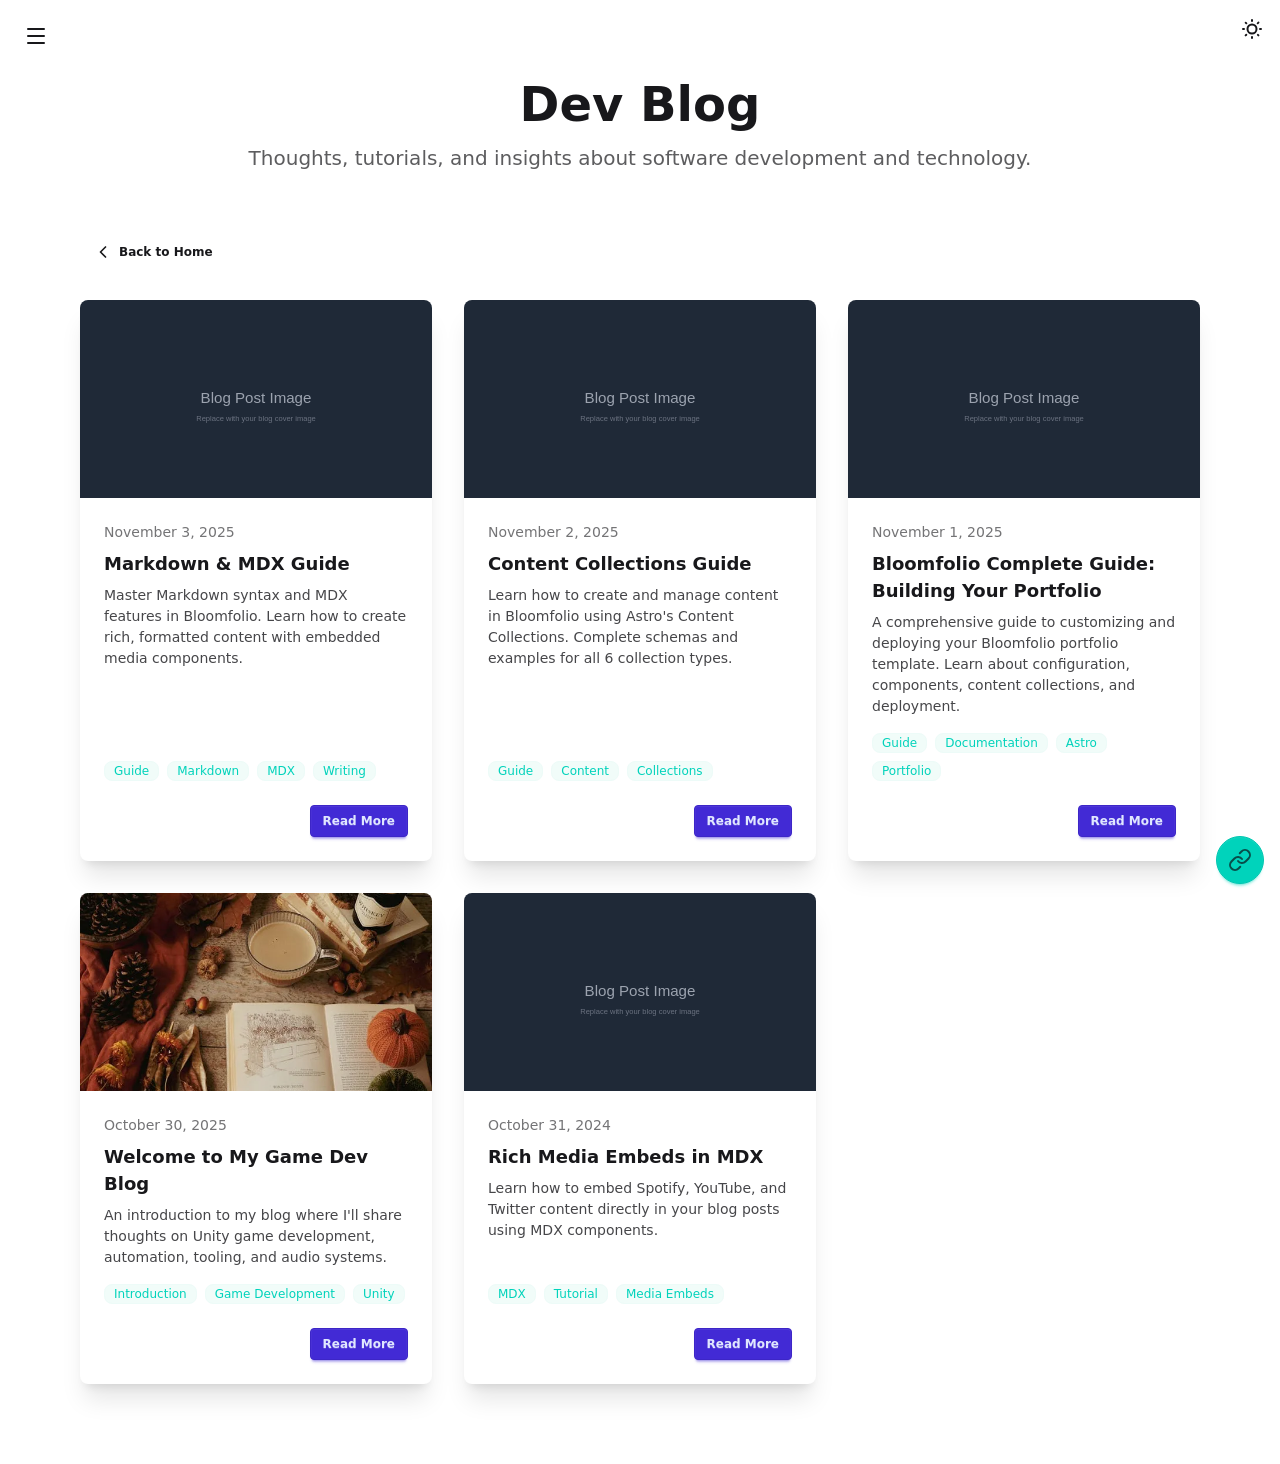
==== blog/index.html @ dfa9b97a "Deploy dev site - 7f7969afe4495d789d346f46d2f98eb4e798f13f ross-kirk/mainpage-bloomfolio@7f7969afe44" ====
<!DOCTYPE html><html lang="en" data-astro-transition-scope="astro-smooz4hq-1"> <head><meta charset="UTF-8"><meta name="viewport" content="width=device-width"><meta name="description" content="Read my latest blog posts and articles about software development"><link rel="icon" type="image/svg+xml" href="/favicon.svg"><meta name="generator" content="Astro v5.16.6"><title>Blog - Dev Portfolio</title><!-- View Transitions --><meta name="astro-view-transitions-enabled" content="true"><meta name="astro-view-transitions-fallback" content="animate"><script type="module" src="/_astro/ClientRouter.astro_astro_type_script_index_0_lang.QW52Ox2j.js"></script><!-- Open Graph / Social Media --><meta property="og:title" content="Blog - Dev Portfolio"><meta property="og:description" content="Read my latest blog posts and articles about software development"><meta property="og:type" content="website"><meta property="og:url" content="http://localhost:4322"><meta property="og:image" content="http://localhost:4322/images/og_home.png"><!-- Twitter --><meta name="twitter:card" content="summary_large_image"><meta name="twitter:title" content="Blog - Dev Portfolio"><meta name="twitter:description" content="Read my latest blog posts and articles about software development"><meta name="twitter:image" content="http://localhost:4322/images/og_home.png"><!-- TikTok Embed Script --><script async src="https://www.tiktok.com/embed.js"></script><link rel="stylesheet" href="/_astro/_slug_.CutTD3kp.css"><style>[data-astro-transition-scope="astro-smooz4hq-1"] { view-transition-name: astro-smooz4hq-1; }@layer astro { ::view-transition-old(astro-smooz4hq-1) { 
	animation-duration: 0.3s;
	animation-timing-function: ease-in-out;
	animation-fill-mode: forwards;
	animation-name: blurFadeOut; }::view-transition-new(astro-smooz4hq-1) { 
	animation-duration: 0.3s;
	animation-timing-function: ease-in-out;
	animation-fill-mode: backwards;
	animation-name: blurFadeIn; }[data-astro-transition=back]::view-transition-old(astro-smooz4hq-1) { 
	animation-duration: 0.3s;
	animation-timing-function: ease-in-out;
	animation-fill-mode: forwards;
	animation-name: blurFadeOut; }[data-astro-transition=back]::view-transition-new(astro-smooz4hq-1) { 
	animation-duration: 0.3s;
	animation-timing-function: ease-in-out;
	animation-fill-mode: backwards;
	animation-name: blurFadeIn; } }[data-astro-transition-fallback="old"] [data-astro-transition-scope="astro-smooz4hq-1"],
			[data-astro-transition-fallback="old"][data-astro-transition-scope="astro-smooz4hq-1"] { 
	animation-duration: 0.3s;
	animation-timing-function: ease-in-out;
	animation-fill-mode: forwards;
	animation-name: blurFadeOut; }[data-astro-transition-fallback="new"] [data-astro-transition-scope="astro-smooz4hq-1"],
			[data-astro-transition-fallback="new"][data-astro-transition-scope="astro-smooz4hq-1"] { 
	animation-duration: 0.3s;
	animation-timing-function: ease-in-out;
	animation-fill-mode: backwards;
	animation-name: blurFadeIn; }[data-astro-transition=back][data-astro-transition-fallback="old"] [data-astro-transition-scope="astro-smooz4hq-1"],
			[data-astro-transition=back][data-astro-transition-fallback="old"][data-astro-transition-scope="astro-smooz4hq-1"] { 
	animation-duration: 0.3s;
	animation-timing-function: ease-in-out;
	animation-fill-mode: forwards;
	animation-name: blurFadeOut; }[data-astro-transition=back][data-astro-transition-fallback="new"] [data-astro-transition-scope="astro-smooz4hq-1"],
			[data-astro-transition=back][data-astro-transition-fallback="new"][data-astro-transition-scope="astro-smooz4hq-1"] { 
	animation-duration: 0.3s;
	animation-timing-function: ease-in-out;
	animation-fill-mode: backwards;
	animation-name: blurFadeIn; }</style></head> <body class="min-h-screen"> <!-- Burger Menu - Fixed Position --> <div class="burger-menu-container fixed top-4 left-4 z-50" data-astro-cid-barybgjo> <button id="burger-menu-btn" class="btn btn-circle btn-ghost" aria-label="Toggle navigation menu" aria-expanded="false" data-astro-cid-barybgjo> <svg xmlns="http://www.w3.org/2000/svg" width="24" height="24" viewBox="0 0 24 24" fill="none" stroke="currentColor" stroke-width="2" stroke-linecap="round" stroke-linejoin="round" id="menu-icon" data-astro-cid-barybgjo="true" class="lucide lucide-menu size-6"> <path d="M4 5h16"></path><path d="M4 12h16"></path><path d="M4 19h16"></path>  </svg> <svg xmlns="http://www.w3.org/2000/svg" width="24" height="24" viewBox="0 0 24 24" fill="none" stroke="currentColor" stroke-width="2" stroke-linecap="round" stroke-linejoin="round" id="close-icon" data-astro-cid-barybgjo="true" class="lucide lucide-x size-6 hidden"> <path d="M18 6 6 18"></path><path d="m6 6 12 12"></path>  </svg> </button> <nav id="burger-menu" class="menu bg-base-100 shadow-2xl rounded-box p-4 min-w-[200px] hidden absolute top-14 left-0" data-astro-cid-barybgjo> <ul class="menu-items" data-astro-cid-barybgjo> <li data-astro-cid-barybgjo> <a href="#hero" class="menu-item btn btn-ghost justify-start" data-section="hero" data-astro-cid-barybgjo> Home </a> </li><li data-astro-cid-barybgjo> <a href="#about" class="menu-item btn btn-ghost justify-start" data-section="about" data-astro-cid-barybgjo> About </a> </li><li data-astro-cid-barybgjo> <a href="#work" class="menu-item btn btn-ghost justify-start" data-section="work" data-astro-cid-barybgjo> Work </a> </li><li data-astro-cid-barybgjo> <a href="#education" class="menu-item btn btn-ghost justify-start" data-section="education" data-astro-cid-barybgjo> Education </a> </li><li data-astro-cid-barybgjo> <a href="#contact" class="menu-item btn btn-ghost justify-start" data-section="contact" data-astro-cid-barybgjo> Contact </a> </li> </ul> </nav> </div> <script type="module">const o=document.getElementById("burger-menu-btn"),s=document.getElementById("burger-menu"),d=document.getElementById("menu-icon"),a=document.getElementById("close-icon"),r=document.querySelectorAll(".menu-item");let t=!1;o?.addEventListener("click",e=>{e.stopPropagation(),m()});s?.addEventListener("mouseleave",()=>{t&&i()});document.addEventListener("click",e=>{t&&!s?.contains(e.target)&&!o?.contains(e.target)&&i()});r.forEach(e=>{e.addEventListener("click",n=>{n.preventDefault();const c=e.getAttribute("data-section");c&&(l(c),i())})});function m(){t=!t,t?f():i()}function f(){s?.classList.remove("hidden"),d?.classList.add("hidden"),a?.classList.remove("hidden"),o?.setAttribute("aria-expanded","true"),t=!0}function i(){s?.classList.add("hidden"),d?.classList.remove("hidden"),a?.classList.add("hidden"),o?.setAttribute("aria-expanded","false"),t=!1}function l(e){if(e==="hero"){window.history.pushState(null,"","#"),window.scrollTo({top:0,behavior:"smooth"});return}const n=document.getElementById(e);if(n){window.history.pushState(null,"",`#${e}`);const u=n.offsetTop-80;window.scrollTo({top:u,behavior:"smooth"})}}if(window.location.hash){const e=window.location.hash.substring(1);setTimeout(()=>{l(e)},100)}</script>  <!-- Theme Controls - Fixed Position --> <div class="fixed top-4 right-4 z-50"> <label class="swap swap-rotate"> <input type="checkbox" class="theme-controller" value="dark"> <!-- sun icon --> <svg class="swap-off fill-current w-6 h-6" xmlns="http://www.w3.org/2000/svg" viewBox="0 0 24 24"> <path d="M5.64,17l-.71.71a1,1,0,0,0,0,1.41,1,1,0,0,0,1.41,0l.71-.71A1,1,0,0,0,5.64,17ZM5,12a1,1,0,0,0-1-1H3a1,1,0,0,0,0,2H4A1,1,0,0,0,5,12Zm7-7a1,1,0,0,0,1-1V3a1,1,0,0,0-2,0V4A1,1,0,0,0,12,5ZM5.64,7.05a1,1,0,0,0,.7.29,1,1,0,0,0,.71-.29,1,1,0,0,0,0-1.41l-.71-.71A1,1,0,0,0,4.93,6.34Zm12,.29a1,1,0,0,0,.7-.29l.71-.71a1,1,0,1,0-1.41-1.41L17,5.64a1,1,0,0,0,0,1.41A1,1,0,0,0,17.66,7.34ZM21,11H20a1,1,0,0,0,0,2h1a1,1,0,0,0,0-2Zm-9,8a1,1,0,0,0-1,1v1a1,1,0,0,0,2,0V20A1,1,0,0,0,12,19ZM18.36,17A1,1,0,0,0,17,18.36l.71.71a1,1,0,0,0,1.41,0,1,1,0,0,0,0-1.41ZM12,6.5A5.5,5.5,0,1,0,17.5,12,5.51,5.51,0,0,0,12,6.5Zm0,9A3.5,3.5,0,1,1,15.5,12,3.5,3.5,0,0,1,12,15.5Z"></path> </svg> <!-- moon icon --> <svg class="swap-on fill-current w-6 h-6" xmlns="http://www.w3.org/2000/svg" viewBox="0 0 24 24"> <path d="M21.64,13a1,1,0,0,0-1.05-.14,8.05,8.05,0,0,1-3.37.73A8.15,8.15,0,0,1,9.08,5.49a8.59,8.59,0,0,1,.25-2A1,1,0,0,0,8,2.36,10.14,10.14,0,1,0,22,14.05,1,1,0,0,0,21.64,13Zm-9.5,6.69A8.14,8.14,0,0,1,7.08,5.22v.27A10.15,10.15,0,0,0,17.22,15.63a9.79,9.79,0,0,0,2.1-.22A8.11,8.11,0,0,1,12.14,19.73Z"></path> </svg> </label> <script>
  // Set theme on page load based on localStorage or system preference
  function setTheme() {
    const theme = localStorage.getItem('theme') ||
                  (window.matchMedia('(prefers-color-scheme: dark)').matches ? 'dark' : 'light');
    document.documentElement.setAttribute('data-theme', theme);
    const toggle = document.querySelector('.theme-controller');
    if (toggle) {
      toggle.checked = theme === 'dark';
    }
  }

  // Update theme when toggle is clicked
  document.addEventListener('change', (e) => {
    const target = e.target;
    if (target.classList.contains('theme-controller')) {
      const theme = target.checked ? 'dark' : 'light';
      document.documentElement.setAttribute('data-theme', theme);
      localStorage.setItem('theme', theme);
    }
  });

  // Run on page load
  setTheme();

  // Run after view transitions
  document.addEventListener('astro:after-swap', setTheme);
</script> </div>  <main class="max-w-6xl mx-auto px-4 py-20"> <!-- Header --> <div class="text-center mb-16"> <h1 class="text-5xl font-bold mb-4">Dev Blog</h1> <p class="text-xl text-base-content/70">
Thoughts, tutorials, and insights about software development and technology.
</p> </div> <!-- Back to Home --> <div class="mb-8"> <a href="/" class="btn btn-ghost btn-sm"> <svg xmlns="http://www.w3.org/2000/svg" width="20" height="20" viewBox="0 0 24 24" fill="none" stroke="currentColor" stroke-width="2" stroke-linecap="round" stroke-linejoin="round"> <path d="m15 18-6-6 6-6"></path> </svg>
Back to Home
</a> </div> <!-- Blog Posts Grid --> <div class="grid grid-cols-1 md:grid-cols-2 lg:grid-cols-3 gap-8"> <article class="card bg-base-100 shadow-xl hover:shadow-2xl transition-shadow"> <figure class="aspect-video"> <img src="/_astro/placeholder-blog.uGWndONp_Z1JJ6SI.svg" alt="Markdown &#38; MDX Guide" loading="lazy" decoding="async" fetchpriority="auto" width="600" height="400" class="w-full h-full object-cover"> </figure> <div class="card-body"> <time class="text-sm text-base-content/60"> November 3, 2025 </time> <h2 class="card-title hover:text-primary transition-colors"> <a href="/blog/guides/markdown-guide">Markdown &amp; MDX Guide</a> </h2> <p class="text-base-content/80">Master Markdown syntax and MDX features in Bloomfolio. Learn how to create rich, formatted content with embedded media components.</p> <div class="flex flex-wrap gap-2 mt-2"> <span class="badge badge-sm badge-soft badge-accent">Guide</span><span class="badge badge-sm badge-soft badge-accent">Markdown</span><span class="badge badge-sm badge-soft badge-accent">MDX</span><span class="badge badge-sm badge-soft badge-accent">Writing</span> </div> <div class="card-actions justify-end mt-4"> <a href="/blog/guides/markdown-guide" class="btn btn-primary btn-sm">
Read More
</a> </div> </div> </article><article class="card bg-base-100 shadow-xl hover:shadow-2xl transition-shadow"> <figure class="aspect-video"> <img src="/_astro/placeholder-blog.uGWndONp_Z1JJ6SI.svg" alt="Content Collections Guide" loading="lazy" decoding="async" fetchpriority="auto" width="600" height="400" class="w-full h-full object-cover"> </figure> <div class="card-body"> <time class="text-sm text-base-content/60"> November 2, 2025 </time> <h2 class="card-title hover:text-primary transition-colors"> <a href="/blog/guides/content-collections-guide">Content Collections Guide</a> </h2> <p class="text-base-content/80">Learn how to create and manage content in Bloomfolio using Astro&#39;s Content Collections. Complete schemas and examples for all 6 collection types.</p> <div class="flex flex-wrap gap-2 mt-2"> <span class="badge badge-sm badge-soft badge-accent">Guide</span><span class="badge badge-sm badge-soft badge-accent">Content</span><span class="badge badge-sm badge-soft badge-accent">Collections</span> </div> <div class="card-actions justify-end mt-4"> <a href="/blog/guides/content-collections-guide" class="btn btn-primary btn-sm">
Read More
</a> </div> </div> </article><article class="card bg-base-100 shadow-xl hover:shadow-2xl transition-shadow"> <figure class="aspect-video"> <img src="/_astro/placeholder-blog.uGWndONp_Z1JJ6SI.svg" alt="Bloomfolio Complete Guide: Building Your Portfolio" loading="lazy" decoding="async" fetchpriority="auto" width="600" height="400" class="w-full h-full object-cover"> </figure> <div class="card-body"> <time class="text-sm text-base-content/60"> November 1, 2025 </time> <h2 class="card-title hover:text-primary transition-colors"> <a href="/blog/guides/bloomfolio-complete-guide">Bloomfolio Complete Guide: Building Your Portfolio</a> </h2> <p class="text-base-content/80">A comprehensive guide to customizing and deploying your Bloomfolio portfolio template. Learn about configuration, components, content collections, and deployment.</p> <div class="flex flex-wrap gap-2 mt-2"> <span class="badge badge-sm badge-soft badge-accent">Guide</span><span class="badge badge-sm badge-soft badge-accent">Documentation</span><span class="badge badge-sm badge-soft badge-accent">Astro</span><span class="badge badge-sm badge-soft badge-accent">Portfolio</span> </div> <div class="card-actions justify-end mt-4"> <a href="/blog/guides/bloomfolio-complete-guide" class="btn btn-primary btn-sm">
Read More
</a> </div> </div> </article><article class="card bg-base-100 shadow-xl hover:shadow-2xl transition-shadow"> <figure class="aspect-video"> <img src="/_astro/blog_post.BPIRZdsn_ZJby6Y.webp" alt="Welcome to My Game Dev Blog" loading="lazy" decoding="async" fetchpriority="auto" width="600" height="400" class="w-full h-full object-cover"> </figure> <div class="card-body"> <time class="text-sm text-base-content/60"> October 30, 2025 </time> <h2 class="card-title hover:text-primary transition-colors"> <a href="/blog/welcome-post">Welcome to My Game Dev Blog</a> </h2> <p class="text-base-content/80">An introduction to my blog where I&#39;ll share thoughts on Unity game development, automation, tooling, and audio systems.</p> <div class="flex flex-wrap gap-2 mt-2"> <span class="badge badge-sm badge-soft badge-accent">Introduction</span><span class="badge badge-sm badge-soft badge-accent">Game Development</span><span class="badge badge-sm badge-soft badge-accent">Unity</span> </div> <div class="card-actions justify-end mt-4"> <a href="/blog/welcome-post" class="btn btn-primary btn-sm">
Read More
</a> </div> </div> </article><article class="card bg-base-100 shadow-xl hover:shadow-2xl transition-shadow"> <figure class="aspect-video"> <img src="/_astro/placeholder-blog.uGWndONp_Z1JJ6SI.svg" alt="Rich Media Embeds in MDX" loading="lazy" decoding="async" fetchpriority="auto" width="600" height="400" class="w-full h-full object-cover"> </figure> <div class="card-body"> <time class="text-sm text-base-content/60"> October 31, 2024 </time> <h2 class="card-title hover:text-primary transition-colors"> <a href="/blog/embed-examples">Rich Media Embeds in MDX</a> </h2> <p class="text-base-content/80">Learn how to embed Spotify, YouTube, and Twitter content directly in your blog posts using MDX components.</p> <div class="flex flex-wrap gap-2 mt-2"> <span class="badge badge-sm badge-soft badge-accent">MDX</span><span class="badge badge-sm badge-soft badge-accent">Tutorial</span><span class="badge badge-sm badge-soft badge-accent">Media Embeds</span> </div> <div class="card-actions justify-end mt-4"> <a href="/blog/embed-examples" class="btn btn-primary btn-sm">
Read More
</a> </div> </div> </article> </div> </main>  <div class="fab fab-flower"> <!-- a focusable div with tabindex is necessary to work on all browsers. role="button" is necessary for accessibility --> <div class="tooltip tooltip-top" data-tip="More links"> <div tabindex="0" role="button" class="btn btn-lg btn-accent btn-circle"> <svg xmlns="http://www.w3.org/2000/svg" width="24" height="24" viewBox="0 0 24 24" fill="none" stroke="currentColor" stroke-width="2" stroke-linecap="round" stroke-linejoin="round" class="lucide lucide-link size-6"> <path d="M10 13a5 5 0 0 0 7.54.54l3-3a5 5 0 0 0-7.07-7.07l-1.72 1.71"></path><path d="M14 11a5 5 0 0 0-7.54-.54l-3 3a5 5 0 0 0 7.07 7.07l1.71-1.71"></path>  </svg> </div> </div> <!-- Main Action button replaces the original button when FAB is open --> <div class="fab-close">
Close <span class="btn btn-circle btn-lg btn-error">✕</span> </div> <!-- buttons that show up when FAB is open --> <div class="tooltip tooltip-left" data-tip="GitHub Profile"> <a href="https://github.com/rosskirk" class="btn btn-lg btn-circle"> <svg xmlns="http://www.w3.org/2000/svg" width="24" height="24" viewBox="0 0 24 24" fill="none" stroke="currentColor" stroke-width="2" stroke-linecap="round" stroke-linejoin="round" class="lucide lucide-github size-5"> <path d="M15 22v-4a4.8 4.8 0 0 0-1-3.5c3 0 6-2 6-5.5.08-1.25-.27-2.48-1-3.5.28-1.15.28-2.35 0-3.5 0 0-1 0-3 1.5-2.64-.5-5.36-.5-8 0C6 2 5 2 5 2c-.3 1.15-.3 2.35 0 3.5A5.403 5.403 0 0 0 4 9c0 3.5 3 5.5 6 5.5-.39.49-.68 1.05-.85 1.65-.17.6-.22 1.23-.15 1.85v4"></path><path d="M9 18c-4.51 2-5-2-7-2"></path>  </svg> </a> </div><div class="tooltip tooltip-left" data-tip="Dev Blog"> <a href="/blog" class="btn btn-lg btn-circle"> <svg xmlns="http://www.w3.org/2000/svg" width="24" height="24" viewBox="0 0 24 24" fill="none" stroke="currentColor" stroke-width="2" stroke-linecap="round" stroke-linejoin="round" class="lucide lucide-file-code size-5"> <path d="M6 22a2 2 0 0 1-2-2V4a2 2 0 0 1 2-2h8a2.4 2.4 0 0 1 1.704.706l3.588 3.588A2.4 2.4 0 0 1 20 8v12a2 2 0 0 1-2 2z"></path><path d="M14 2v5a1 1 0 0 0 1 1h5"></path><path d="M10 12.5 8 15l2 2.5"></path><path d="m14 12.5 2 2.5-2 2.5"></path>  </svg> </a> </div><div class="tooltip tooltip-left" data-tip="Projects"> <a href="/projects" class="btn btn-lg btn-circle"> <svg xmlns="http://www.w3.org/2000/svg" width="24" height="24" viewBox="0 0 24 24" fill="none" stroke="currentColor" stroke-width="2" stroke-linecap="round" stroke-linejoin="round" class="lucide lucide-code-xml size-5"> <path d="m18 16 4-4-4-4"></path><path d="m6 8-4 4 4 4"></path><path d="m14.5 4-5 16"></path>  </svg> </a> </div> </div> <!-- Smooth Scroll -->  </body> </html>
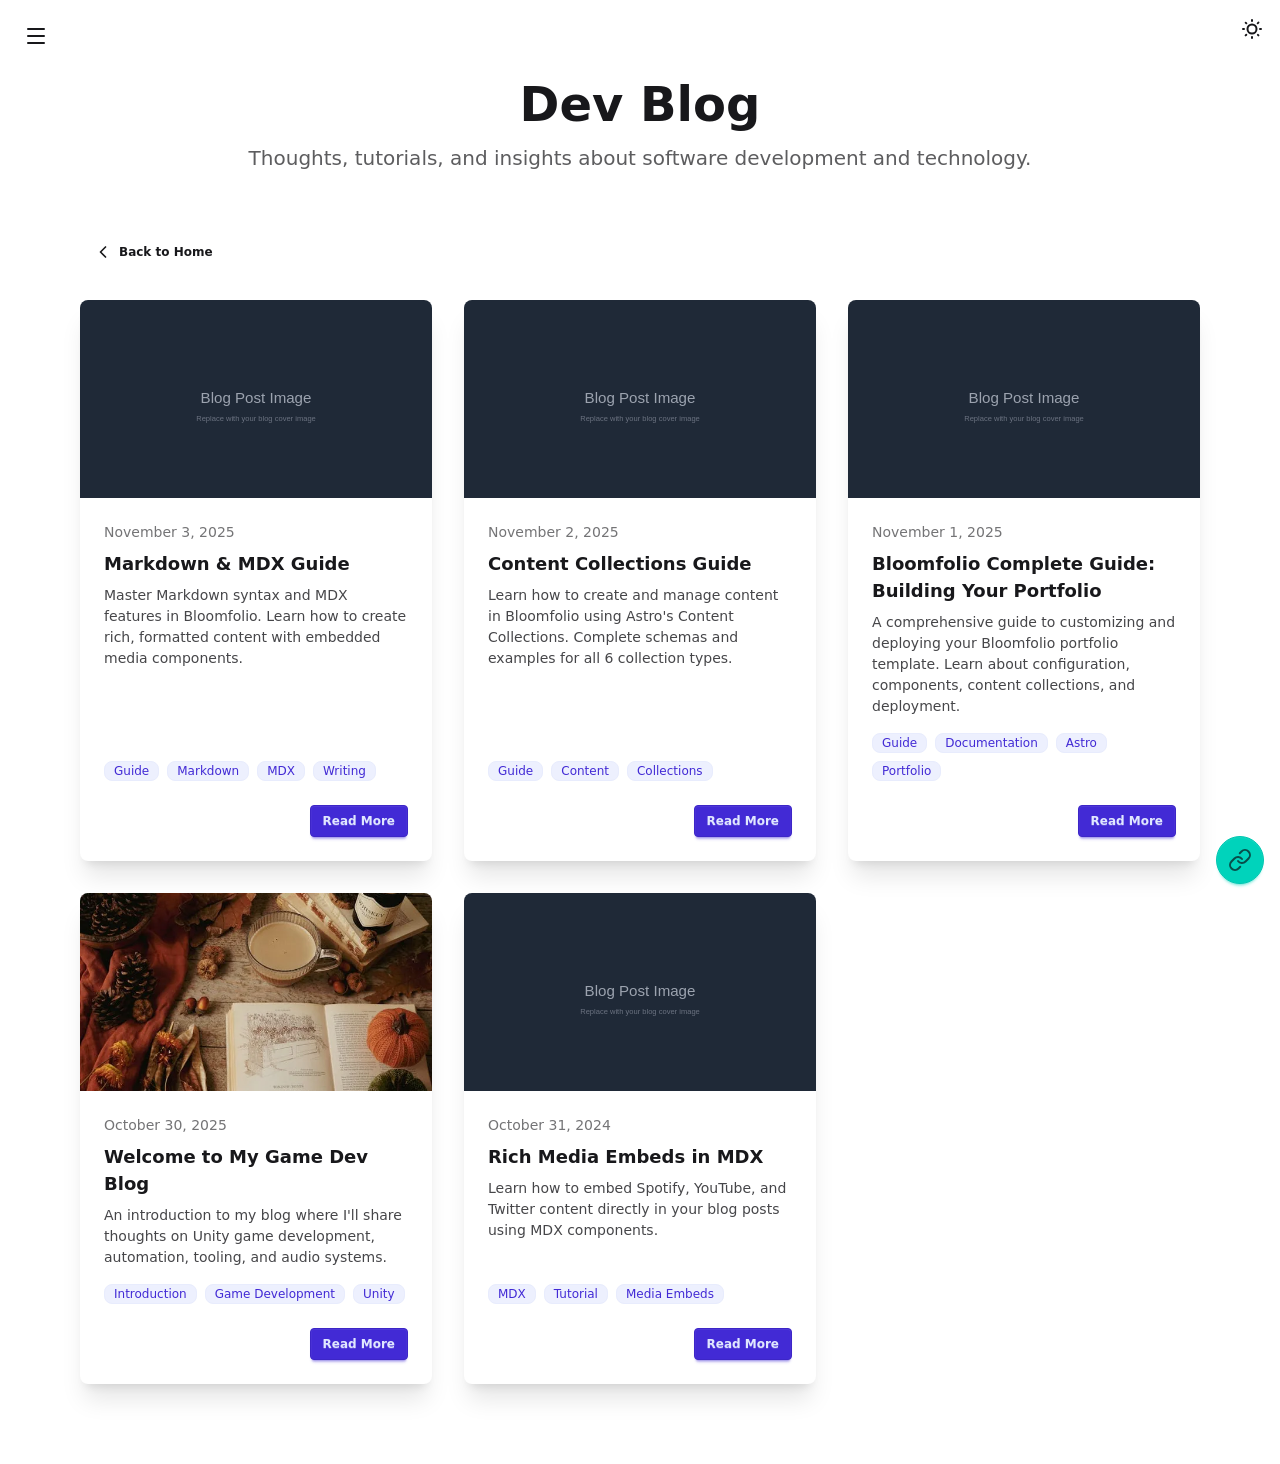
==== commit b9c688a1: "Deploy dev site - 9306e1dc2e13ad473c77809b436698015a9701fd ross-kirk/mainpage-bloomfolio@9306e1dc2e1" ====
--- a/blog/index.html
+++ b/blog/index.html
@@ -1,4 +1,4 @@
-<!DOCTYPE html><html lang="en" data-astro-transition-scope="astro-smooz4hq-1"> <head><meta charset="UTF-8"><meta name="viewport" content="width=device-width"><meta name="description" content="Read my latest blog posts and articles about software development"><link rel="icon" type="image/svg+xml" href="/favicon.svg"><meta name="generator" content="Astro v5.16.6"><title>Blog - Dev Portfolio</title><!-- View Transitions --><meta name="astro-view-transitions-enabled" content="true"><meta name="astro-view-transitions-fallback" content="animate"><script type="module" src="/_astro/ClientRouter.astro_astro_type_script_index_0_lang.QW52Ox2j.js"></script><!-- Open Graph / Social Media --><meta property="og:title" content="Blog - Dev Portfolio"><meta property="og:description" content="Read my latest blog posts and articles about software development"><meta property="og:type" content="website"><meta property="og:url" content="http://localhost:4322"><meta property="og:image" content="http://localhost:4322/images/og_home.png"><!-- Twitter --><meta name="twitter:card" content="summary_large_image"><meta name="twitter:title" content="Blog - Dev Portfolio"><meta name="twitter:description" content="Read my latest blog posts and articles about software development"><meta name="twitter:image" content="http://localhost:4322/images/og_home.png"><!-- TikTok Embed Script --><script async src="https://www.tiktok.com/embed.js"></script><link rel="stylesheet" href="/_astro/_slug_.CutTD3kp.css"><style>[data-astro-transition-scope="astro-smooz4hq-1"] { view-transition-name: astro-smooz4hq-1; }@layer astro { ::view-transition-old(astro-smooz4hq-1) { 
+<!DOCTYPE html><html lang="en" data-astro-transition-scope="astro-smooz4hq-1"> <head><meta charset="UTF-8"><meta name="viewport" content="width=device-width"><meta name="description" content="Read my latest blog posts and articles about software development"><link rel="icon" type="image/svg+xml" href="/favicon.svg"><meta name="generator" content="Astro v5.18.1"><title>Blog - Dev Portfolio</title><!-- View Transitions --><meta name="astro-view-transitions-enabled" content="true"><meta name="astro-view-transitions-fallback" content="animate"><script type="module" src="/_astro/ClientRouter.astro_astro_type_script_index_0_lang.CDGfc0hd.js"></script><!-- Open Graph / Social Media --><meta property="og:title" content="Blog - Dev Portfolio"><meta property="og:description" content="Read my latest blog posts and articles about software development"><meta property="og:type" content="website"><meta property="og:url" content="http://localhost:4322"><meta property="og:image" content="http://localhost:4322/images/og_home.png"><!-- Twitter --><meta name="twitter:card" content="summary_large_image"><meta name="twitter:title" content="Blog - Dev Portfolio"><meta name="twitter:description" content="Read my latest blog posts and articles about software development"><meta name="twitter:image" content="http://localhost:4322/images/og_home.png"><!-- TikTok Embed Script --><script async src="https://www.tiktok.com/embed.js"></script><link rel="stylesheet" href="/_astro/_slug_.Dz73zl2f.css"><style>[data-astro-transition-scope="astro-smooz4hq-1"] { view-transition-name: astro-smooz4hq-1; }@layer astro { ::view-transition-old(astro-smooz4hq-1) { 
 	animation-duration: 0.3s;
 	animation-timing-function: ease-in-out;
 	animation-fill-mode: forwards;
@@ -34,7 +34,7 @@
 	animation-duration: 0.3s;
 	animation-timing-function: ease-in-out;
 	animation-fill-mode: backwards;
-	animation-name: blurFadeIn; }</style></head> <body class="min-h-screen"> <!-- Burger Menu - Fixed Position --> <div class="burger-menu-container fixed top-4 left-4 z-50" data-astro-cid-barybgjo> <button id="burger-menu-btn" class="btn btn-circle btn-ghost" aria-label="Toggle navigation menu" aria-expanded="false" data-astro-cid-barybgjo> <svg xmlns="http://www.w3.org/2000/svg" width="24" height="24" viewBox="0 0 24 24" fill="none" stroke="currentColor" stroke-width="2" stroke-linecap="round" stroke-linejoin="round" id="menu-icon" data-astro-cid-barybgjo="true" class="lucide lucide-menu size-6"> <path d="M4 5h16"></path><path d="M4 12h16"></path><path d="M4 19h16"></path>  </svg> <svg xmlns="http://www.w3.org/2000/svg" width="24" height="24" viewBox="0 0 24 24" fill="none" stroke="currentColor" stroke-width="2" stroke-linecap="round" stroke-linejoin="round" id="close-icon" data-astro-cid-barybgjo="true" class="lucide lucide-x size-6 hidden"> <path d="M18 6 6 18"></path><path d="m6 6 12 12"></path>  </svg> </button> <nav id="burger-menu" class="menu bg-base-100 shadow-2xl rounded-box p-4 min-w-[200px] hidden absolute top-14 left-0" data-astro-cid-barybgjo> <ul class="menu-items" data-astro-cid-barybgjo> <li data-astro-cid-barybgjo> <a href="#hero" class="menu-item btn btn-ghost justify-start" data-section="hero" data-astro-cid-barybgjo> Home </a> </li><li data-astro-cid-barybgjo> <a href="#about" class="menu-item btn btn-ghost justify-start" data-section="about" data-astro-cid-barybgjo> About </a> </li><li data-astro-cid-barybgjo> <a href="#work" class="menu-item btn btn-ghost justify-start" data-section="work" data-astro-cid-barybgjo> Work </a> </li><li data-astro-cid-barybgjo> <a href="#education" class="menu-item btn btn-ghost justify-start" data-section="education" data-astro-cid-barybgjo> Education </a> </li><li data-astro-cid-barybgjo> <a href="#contact" class="menu-item btn btn-ghost justify-start" data-section="contact" data-astro-cid-barybgjo> Contact </a> </li> </ul> </nav> </div> <script type="module">const o=document.getElementById("burger-menu-btn"),s=document.getElementById("burger-menu"),d=document.getElementById("menu-icon"),a=document.getElementById("close-icon"),r=document.querySelectorAll(".menu-item");let t=!1;o?.addEventListener("click",e=>{e.stopPropagation(),m()});s?.addEventListener("mouseleave",()=>{t&&i()});document.addEventListener("click",e=>{t&&!s?.contains(e.target)&&!o?.contains(e.target)&&i()});r.forEach(e=>{e.addEventListener("click",n=>{n.preventDefault();const c=e.getAttribute("data-section");c&&(l(c),i())})});function m(){t=!t,t?f():i()}function f(){s?.classList.remove("hidden"),d?.classList.add("hidden"),a?.classList.remove("hidden"),o?.setAttribute("aria-expanded","true"),t=!0}function i(){s?.classList.add("hidden"),d?.classList.remove("hidden"),a?.classList.add("hidden"),o?.setAttribute("aria-expanded","false"),t=!1}function l(e){if(e==="hero"){window.history.pushState(null,"","#"),window.scrollTo({top:0,behavior:"smooth"});return}const n=document.getElementById(e);if(n){window.history.pushState(null,"",`#${e}`);const u=n.offsetTop-80;window.scrollTo({top:u,behavior:"smooth"})}}if(window.location.hash){const e=window.location.hash.substring(1);setTimeout(()=>{l(e)},100)}</script>  <!-- Theme Controls - Fixed Position --> <div class="fixed top-4 right-4 z-50"> <label class="swap swap-rotate"> <input type="checkbox" class="theme-controller" value="dark"> <!-- sun icon --> <svg class="swap-off fill-current w-6 h-6" xmlns="http://www.w3.org/2000/svg" viewBox="0 0 24 24"> <path d="M5.64,17l-.71.71a1,1,0,0,0,0,1.41,1,1,0,0,0,1.41,0l.71-.71A1,1,0,0,0,5.64,17ZM5,12a1,1,0,0,0-1-1H3a1,1,0,0,0,0,2H4A1,1,0,0,0,5,12Zm7-7a1,1,0,0,0,1-1V3a1,1,0,0,0-2,0V4A1,1,0,0,0,12,5ZM5.64,7.05a1,1,0,0,0,.7.29,1,1,0,0,0,.71-.29,1,1,0,0,0,0-1.41l-.71-.71A1,1,0,0,0,4.93,6.34Zm12,.29a1,1,0,0,0,.7-.29l.71-.71a1,1,0,1,0-1.41-1.41L17,5.64a1,1,0,0,0,0,1.41A1,1,0,0,0,17.66,7.34ZM21,11H20a1,1,0,0,0,0,2h1a1,1,0,0,0,0-2Zm-9,8a1,1,0,0,0-1,1v1a1,1,0,0,0,2,0V20A1,1,0,0,0,12,19ZM18.36,17A1,1,0,0,0,17,18.36l.71.71a1,1,0,0,0,1.41,0,1,1,0,0,0,0-1.41ZM12,6.5A5.5,5.5,0,1,0,17.5,12,5.51,5.51,0,0,0,12,6.5Zm0,9A3.5,3.5,0,1,1,15.5,12,3.5,3.5,0,0,1,12,15.5Z"></path> </svg> <!-- moon icon --> <svg class="swap-on fill-current w-6 h-6" xmlns="http://www.w3.org/2000/svg" viewBox="0 0 24 24"> <path d="M21.64,13a1,1,0,0,0-1.05-.14,8.05,8.05,0,0,1-3.37.73A8.15,8.15,0,0,1,9.08,5.49a8.59,8.59,0,0,1,.25-2A1,1,0,0,0,8,2.36,10.14,10.14,0,1,0,22,14.05,1,1,0,0,0,21.64,13Zm-9.5,6.69A8.14,8.14,0,0,1,7.08,5.22v.27A10.15,10.15,0,0,0,17.22,15.63a9.79,9.79,0,0,0,2.1-.22A8.11,8.11,0,0,1,12.14,19.73Z"></path> </svg> </label> <script>
+	animation-name: blurFadeIn; }</style></head> <body class="min-h-screen"> <!-- Burger Menu - Fixed Position --> <div class="burger-menu-container fixed top-4 left-4 z-50" data-astro-cid-barybgjo> <button id="burger-menu-btn" class="btn btn-circle btn-ghost" aria-label="Toggle navigation menu" aria-expanded="false" data-astro-cid-barybgjo> <svg xmlns="http://www.w3.org/2000/svg" width="24" height="24" viewBox="0 0 24 24" fill="none" stroke="currentColor" stroke-width="2" stroke-linecap="round" stroke-linejoin="round" id="menu-icon" data-astro-cid-barybgjo="true" class="lucide lucide-menu size-6"> <path d="M4 5h16"></path><path d="M4 12h16"></path><path d="M4 19h16"></path>  </svg> <svg xmlns="http://www.w3.org/2000/svg" width="24" height="24" viewBox="0 0 24 24" fill="none" stroke="currentColor" stroke-width="2" stroke-linecap="round" stroke-linejoin="round" id="close-icon" data-astro-cid-barybgjo="true" class="lucide lucide-x size-6 hidden"> <path d="M18 6 6 18"></path><path d="m6 6 12 12"></path>  </svg> </button> <nav id="burger-menu" class="menu bg-base-100 shadow-2xl rounded-box p-4 min-w-[200px] hidden absolute top-14 left-0" data-astro-cid-barybgjo> <ul class="menu-items" data-astro-cid-barybgjo> <li data-astro-cid-barybgjo> <a href="#hero" class="menu-item btn btn-ghost justify-start" data-section="hero" data-astro-cid-barybgjo> Home </a> </li><li data-astro-cid-barybgjo> <a href="#about" class="menu-item btn btn-ghost justify-start" data-section="about" data-astro-cid-barybgjo> About </a> </li><li data-astro-cid-barybgjo> <a href="#cv" class="menu-item btn btn-ghost justify-start" data-section="cv" data-astro-cid-barybgjo> CV </a> </li><li data-astro-cid-barybgjo> <a href="#work" class="menu-item btn btn-ghost justify-start" data-section="work" data-astro-cid-barybgjo> Work </a> </li><li data-astro-cid-barybgjo> <a href="#education" class="menu-item btn btn-ghost justify-start" data-section="education" data-astro-cid-barybgjo> Education </a> </li><li data-astro-cid-barybgjo> <a href="#contact" class="menu-item btn btn-ghost justify-start" data-section="contact" data-astro-cid-barybgjo> Contact </a> </li> </ul> </nav> </div> <script type="module">const o=document.getElementById("burger-menu-btn"),s=document.getElementById("burger-menu"),d=document.getElementById("menu-icon"),a=document.getElementById("close-icon"),r=document.querySelectorAll(".menu-item");let t=!1;o?.addEventListener("click",e=>{e.stopPropagation(),m()});s?.addEventListener("mouseleave",()=>{t&&i()});document.addEventListener("click",e=>{t&&!s?.contains(e.target)&&!o?.contains(e.target)&&i()});r.forEach(e=>{e.addEventListener("click",n=>{n.preventDefault();const c=e.getAttribute("data-section");c&&(l(c),i())})});function m(){t=!t,t?f():i()}function f(){s?.classList.remove("hidden"),d?.classList.add("hidden"),a?.classList.remove("hidden"),o?.setAttribute("aria-expanded","true"),t=!0}function i(){s?.classList.add("hidden"),d?.classList.remove("hidden"),a?.classList.add("hidden"),o?.setAttribute("aria-expanded","false"),t=!1}function l(e){if(e==="hero"){window.history.pushState(null,"","#"),window.scrollTo({top:0,behavior:"smooth"});return}const n=document.getElementById(e);if(n){window.history.pushState(null,"",`#${e}`);const u=n.offsetTop-80;window.scrollTo({top:u,behavior:"smooth"})}}if(window.location.hash){const e=window.location.hash.substring(1);setTimeout(()=>{l(e)},100)}</script>  <!-- Theme Controls - Fixed Position --> <div class="fixed top-4 right-4 z-50"> <label class="swap swap-rotate"> <input type="checkbox" class="theme-controller" value="dark"> <!-- sun icon --> <svg class="swap-off fill-current w-6 h-6" xmlns="http://www.w3.org/2000/svg" viewBox="0 0 24 24"> <path d="M5.64,17l-.71.71a1,1,0,0,0,0,1.41,1,1,0,0,0,1.41,0l.71-.71A1,1,0,0,0,5.64,17ZM5,12a1,1,0,0,0-1-1H3a1,1,0,0,0,0,2H4A1,1,0,0,0,5,12Zm7-7a1,1,0,0,0,1-1V3a1,1,0,0,0-2,0V4A1,1,0,0,0,12,5ZM5.64,7.05a1,1,0,0,0,.7.29,1,1,0,0,0,.71-.29,1,1,0,0,0,0-1.41l-.71-.71A1,1,0,0,0,4.93,6.34Zm12,.29a1,1,0,0,0,.7-.29l.71-.71a1,1,0,1,0-1.41-1.41L17,5.64a1,1,0,0,0,0,1.41A1,1,0,0,0,17.66,7.34ZM21,11H20a1,1,0,0,0,0,2h1a1,1,0,0,0,0-2Zm-9,8a1,1,0,0,0-1,1v1a1,1,0,0,0,2,0V20A1,1,0,0,0,12,19ZM18.36,17A1,1,0,0,0,17,18.36l.71.71a1,1,0,0,0,1.41,0,1,1,0,0,0,0-1.41ZM12,6.5A5.5,5.5,0,1,0,17.5,12,5.51,5.51,0,0,0,12,6.5Zm0,9A3.5,3.5,0,1,1,15.5,12,3.5,3.5,0,0,1,12,15.5Z"></path> </svg> <!-- moon icon --> <svg class="swap-on fill-current w-6 h-6" xmlns="http://www.w3.org/2000/svg" viewBox="0 0 24 24"> <path d="M21.64,13a1,1,0,0,0-1.05-.14,8.05,8.05,0,0,1-3.37.73A8.15,8.15,0,0,1,9.08,5.49a8.59,8.59,0,0,1,.25-2A1,1,0,0,0,8,2.36,10.14,10.14,0,1,0,22,14.05,1,1,0,0,0,21.64,13Zm-9.5,6.69A8.14,8.14,0,0,1,7.08,5.22v.27A10.15,10.15,0,0,0,17.22,15.63a9.79,9.79,0,0,0,2.1-.22A8.11,8.11,0,0,1,12.14,19.73Z"></path> </svg> </label> <script>
   // Set theme on page load based on localStorage or system preference
   function setTheme() {
     const theme = localStorage.getItem('theme') ||
@@ -65,15 +65,15 @@
 Thoughts, tutorials, and insights about software development and technology.
 </p> </div> <!-- Back to Home --> <div class="mb-8"> <a href="/" class="btn btn-ghost btn-sm"> <svg xmlns="http://www.w3.org/2000/svg" width="20" height="20" viewBox="0 0 24 24" fill="none" stroke="currentColor" stroke-width="2" stroke-linecap="round" stroke-linejoin="round"> <path d="m15 18-6-6 6-6"></path> </svg>
 Back to Home
-</a> </div> <!-- Blog Posts Grid --> <div class="grid grid-cols-1 md:grid-cols-2 lg:grid-cols-3 gap-8"> <article class="card bg-base-100 shadow-xl hover:shadow-2xl transition-shadow"> <figure class="aspect-video"> <img src="/_astro/placeholder-blog.uGWndONp_Z1JJ6SI.svg" alt="Markdown &#38; MDX Guide" loading="lazy" decoding="async" fetchpriority="auto" width="600" height="400" class="w-full h-full object-cover"> </figure> <div class="card-body"> <time class="text-sm text-base-content/60"> November 3, 2025 </time> <h2 class="card-title hover:text-primary transition-colors"> <a href="/blog/guides/markdown-guide">Markdown &amp; MDX Guide</a> </h2> <p class="text-base-content/80">Master Markdown syntax and MDX features in Bloomfolio. Learn how to create rich, formatted content with embedded media components.</p> <div class="flex flex-wrap gap-2 mt-2"> <span class="badge badge-sm badge-soft badge-accent">Guide</span><span class="badge badge-sm badge-soft badge-accent">Markdown</span><span class="badge badge-sm badge-soft badge-accent">MDX</span><span class="badge badge-sm badge-soft badge-accent">Writing</span> </div> <div class="card-actions justify-end mt-4"> <a href="/blog/guides/markdown-guide" class="btn btn-primary btn-sm">
+</a> </div> <!-- Blog Posts Grid --> <div class="grid grid-cols-1 md:grid-cols-2 lg:grid-cols-3 gap-8"> <article class="card bg-base-100 shadow-xl hover:shadow-2xl transition-shadow"> <figure class="aspect-video"> <img src="/_astro/placeholder-blog.uGWndONp_1X0ad7.svg" alt="Markdown &#38; MDX Guide" loading="lazy" decoding="async" fetchpriority="auto" width="600" height="400" class="w-full h-full object-cover"> </figure> <div class="card-body"> <time class="text-sm text-base-content/60"> November 3, 2025 </time> <h2 class="card-title hover:text-primary transition-colors"> <a href="/blog/guides/markdown-guide">Markdown &amp; MDX Guide</a> </h2> <p class="text-base-content/80">Master Markdown syntax and MDX features in Bloomfolio. Learn how to create rich, formatted content with embedded media components.</p> <div class="flex flex-wrap gap-2 mt-2"> <span class="badge badge-sm badge-soft badge-primary">Guide</span><span class="badge badge-sm badge-soft badge-primary">Markdown</span><span class="badge badge-sm badge-soft badge-primary">MDX</span><span class="badge badge-sm badge-soft badge-primary">Writing</span> </div> <div class="card-actions justify-end mt-4"> <a href="/blog/guides/markdown-guide" class="btn btn-primary btn-sm">
 Read More
-</a> </div> </div> </article><article class="card bg-base-100 shadow-xl hover:shadow-2xl transition-shadow"> <figure class="aspect-video"> <img src="/_astro/placeholder-blog.uGWndONp_Z1JJ6SI.svg" alt="Content Collections Guide" loading="lazy" decoding="async" fetchpriority="auto" width="600" height="400" class="w-full h-full object-cover"> </figure> <div class="card-body"> <time class="text-sm text-base-content/60"> November 2, 2025 </time> <h2 class="card-title hover:text-primary transition-colors"> <a href="/blog/guides/content-collections-guide">Content Collections Guide</a> </h2> <p class="text-base-content/80">Learn how to create and manage content in Bloomfolio using Astro&#39;s Content Collections. Complete schemas and examples for all 6 collection types.</p> <div class="flex flex-wrap gap-2 mt-2"> <span class="badge badge-sm badge-soft badge-accent">Guide</span><span class="badge badge-sm badge-soft badge-accent">Content</span><span class="badge badge-sm badge-soft badge-accent">Collections</span> </div> <div class="card-actions justify-end mt-4"> <a href="/blog/guides/content-collections-guide" class="btn btn-primary btn-sm">
+</a> </div> </div> </article><article class="card bg-base-100 shadow-xl hover:shadow-2xl transition-shadow"> <figure class="aspect-video"> <img src="/_astro/placeholder-blog.uGWndONp_1X0ad7.svg" alt="Content Collections Guide" loading="lazy" decoding="async" fetchpriority="auto" width="600" height="400" class="w-full h-full object-cover"> </figure> <div class="card-body"> <time class="text-sm text-base-content/60"> November 2, 2025 </time> <h2 class="card-title hover:text-primary transition-colors"> <a href="/blog/guides/content-collections-guide">Content Collections Guide</a> </h2> <p class="text-base-content/80">Learn how to create and manage content in Bloomfolio using Astro&#39;s Content Collections. Complete schemas and examples for all 6 collection types.</p> <div class="flex flex-wrap gap-2 mt-2"> <span class="badge badge-sm badge-soft badge-primary">Guide</span><span class="badge badge-sm badge-soft badge-primary">Content</span><span class="badge badge-sm badge-soft badge-primary">Collections</span> </div> <div class="card-actions justify-end mt-4"> <a href="/blog/guides/content-collections-guide" class="btn btn-primary btn-sm">
 Read More
-</a> </div> </div> </article><article class="card bg-base-100 shadow-xl hover:shadow-2xl transition-shadow"> <figure class="aspect-video"> <img src="/_astro/placeholder-blog.uGWndONp_Z1JJ6SI.svg" alt="Bloomfolio Complete Guide: Building Your Portfolio" loading="lazy" decoding="async" fetchpriority="auto" width="600" height="400" class="w-full h-full object-cover"> </figure> <div class="card-body"> <time class="text-sm text-base-content/60"> November 1, 2025 </time> <h2 class="card-title hover:text-primary transition-colors"> <a href="/blog/guides/bloomfolio-complete-guide">Bloomfolio Complete Guide: Building Your Portfolio</a> </h2> <p class="text-base-content/80">A comprehensive guide to customizing and deploying your Bloomfolio portfolio template. Learn about configuration, components, content collections, and deployment.</p> <div class="flex flex-wrap gap-2 mt-2"> <span class="badge badge-sm badge-soft badge-accent">Guide</span><span class="badge badge-sm badge-soft badge-accent">Documentation</span><span class="badge badge-sm badge-soft badge-accent">Astro</span><span class="badge badge-sm badge-soft badge-accent">Portfolio</span> </div> <div class="card-actions justify-end mt-4"> <a href="/blog/guides/bloomfolio-complete-guide" class="btn btn-primary btn-sm">
+</a> </div> </div> </article><article class="card bg-base-100 shadow-xl hover:shadow-2xl transition-shadow"> <figure class="aspect-video"> <img src="/_astro/placeholder-blog.uGWndONp_1X0ad7.svg" alt="Bloomfolio Complete Guide: Building Your Portfolio" loading="lazy" decoding="async" fetchpriority="auto" width="600" height="400" class="w-full h-full object-cover"> </figure> <div class="card-body"> <time class="text-sm text-base-content/60"> November 1, 2025 </time> <h2 class="card-title hover:text-primary transition-colors"> <a href="/blog/guides/bloomfolio-complete-guide">Bloomfolio Complete Guide: Building Your Portfolio</a> </h2> <p class="text-base-content/80">A comprehensive guide to customizing and deploying your Bloomfolio portfolio template. Learn about configuration, components, content collections, and deployment.</p> <div class="flex flex-wrap gap-2 mt-2"> <span class="badge badge-sm badge-soft badge-primary">Guide</span><span class="badge badge-sm badge-soft badge-primary">Documentation</span><span class="badge badge-sm badge-soft badge-primary">Astro</span><span class="badge badge-sm badge-soft badge-primary">Portfolio</span> </div> <div class="card-actions justify-end mt-4"> <a href="/blog/guides/bloomfolio-complete-guide" class="btn btn-primary btn-sm">
 Read More
-</a> </div> </div> </article><article class="card bg-base-100 shadow-xl hover:shadow-2xl transition-shadow"> <figure class="aspect-video"> <img src="/_astro/blog_post.BPIRZdsn_ZJby6Y.webp" alt="Welcome to My Game Dev Blog" loading="lazy" decoding="async" fetchpriority="auto" width="600" height="400" class="w-full h-full object-cover"> </figure> <div class="card-body"> <time class="text-sm text-base-content/60"> October 30, 2025 </time> <h2 class="card-title hover:text-primary transition-colors"> <a href="/blog/welcome-post">Welcome to My Game Dev Blog</a> </h2> <p class="text-base-content/80">An introduction to my blog where I&#39;ll share thoughts on Unity game development, automation, tooling, and audio systems.</p> <div class="flex flex-wrap gap-2 mt-2"> <span class="badge badge-sm badge-soft badge-accent">Introduction</span><span class="badge badge-sm badge-soft badge-accent">Game Development</span><span class="badge badge-sm badge-soft badge-accent">Unity</span> </div> <div class="card-actions justify-end mt-4"> <a href="/blog/welcome-post" class="btn btn-primary btn-sm">
+</a> </div> </div> </article><article class="card bg-base-100 shadow-xl hover:shadow-2xl transition-shadow"> <figure class="aspect-video"> <img src="/_astro/blog_post.BPIRZdsn_Z23eTVS.webp" alt="Welcome to My Game Dev Blog" loading="lazy" decoding="async" fetchpriority="auto" width="600" height="400" class="w-full h-full object-cover"> </figure> <div class="card-body"> <time class="text-sm text-base-content/60"> October 30, 2025 </time> <h2 class="card-title hover:text-primary transition-colors"> <a href="/blog/welcome-post">Welcome to My Game Dev Blog</a> </h2> <p class="text-base-content/80">An introduction to my blog where I&#39;ll share thoughts on Unity game development, automation, tooling, and audio systems.</p> <div class="flex flex-wrap gap-2 mt-2"> <span class="badge badge-sm badge-soft badge-primary">Introduction</span><span class="badge badge-sm badge-soft badge-primary">Game Development</span><span class="badge badge-sm badge-soft badge-primary">Unity</span> </div> <div class="card-actions justify-end mt-4"> <a href="/blog/welcome-post" class="btn btn-primary btn-sm">
 Read More
-</a> </div> </div> </article><article class="card bg-base-100 shadow-xl hover:shadow-2xl transition-shadow"> <figure class="aspect-video"> <img src="/_astro/placeholder-blog.uGWndONp_Z1JJ6SI.svg" alt="Rich Media Embeds in MDX" loading="lazy" decoding="async" fetchpriority="auto" width="600" height="400" class="w-full h-full object-cover"> </figure> <div class="card-body"> <time class="text-sm text-base-content/60"> October 31, 2024 </time> <h2 class="card-title hover:text-primary transition-colors"> <a href="/blog/embed-examples">Rich Media Embeds in MDX</a> </h2> <p class="text-base-content/80">Learn how to embed Spotify, YouTube, and Twitter content directly in your blog posts using MDX components.</p> <div class="flex flex-wrap gap-2 mt-2"> <span class="badge badge-sm badge-soft badge-accent">MDX</span><span class="badge badge-sm badge-soft badge-accent">Tutorial</span><span class="badge badge-sm badge-soft badge-accent">Media Embeds</span> </div> <div class="card-actions justify-end mt-4"> <a href="/blog/embed-examples" class="btn btn-primary btn-sm">
+</a> </div> </div> </article><article class="card bg-base-100 shadow-xl hover:shadow-2xl transition-shadow"> <figure class="aspect-video"> <img src="/_astro/placeholder-blog.uGWndONp_1X0ad7.svg" alt="Rich Media Embeds in MDX" loading="lazy" decoding="async" fetchpriority="auto" width="600" height="400" class="w-full h-full object-cover"> </figure> <div class="card-body"> <time class="text-sm text-base-content/60"> October 31, 2024 </time> <h2 class="card-title hover:text-primary transition-colors"> <a href="/blog/embed-examples">Rich Media Embeds in MDX</a> </h2> <p class="text-base-content/80">Learn how to embed Spotify, YouTube, and Twitter content directly in your blog posts using MDX components.</p> <div class="flex flex-wrap gap-2 mt-2"> <span class="badge badge-sm badge-soft badge-primary">MDX</span><span class="badge badge-sm badge-soft badge-primary">Tutorial</span><span class="badge badge-sm badge-soft badge-primary">Media Embeds</span> </div> <div class="card-actions justify-end mt-4"> <a href="/blog/embed-examples" class="btn btn-primary btn-sm">
 Read More
 </a> </div> </div> </article> </div> </main>  <div class="fab fab-flower"> <!-- a focusable div with tabindex is necessary to work on all browsers. role="button" is necessary for accessibility --> <div class="tooltip tooltip-top" data-tip="More links"> <div tabindex="0" role="button" class="btn btn-lg btn-accent btn-circle"> <svg xmlns="http://www.w3.org/2000/svg" width="24" height="24" viewBox="0 0 24 24" fill="none" stroke="currentColor" stroke-width="2" stroke-linecap="round" stroke-linejoin="round" class="lucide lucide-link size-6"> <path d="M10 13a5 5 0 0 0 7.54.54l3-3a5 5 0 0 0-7.07-7.07l-1.72 1.71"></path><path d="M14 11a5 5 0 0 0-7.54-.54l-3 3a5 5 0 0 0 7.07 7.07l1.71-1.71"></path>  </svg> </div> </div> <!-- Main Action button replaces the original button when FAB is open --> <div class="fab-close">
 Close <span class="btn btn-circle btn-lg btn-error">✕</span> </div> <!-- buttons that show up when FAB is open --> <div class="tooltip tooltip-left" data-tip="GitHub Profile"> <a href="https://github.com/rosskirk" class="btn btn-lg btn-circle"> <svg xmlns="http://www.w3.org/2000/svg" width="24" height="24" viewBox="0 0 24 24" fill="none" stroke="currentColor" stroke-width="2" stroke-linecap="round" stroke-linejoin="round" class="lucide lucide-github size-5"> <path d="M15 22v-4a4.8 4.8 0 0 0-1-3.5c3 0 6-2 6-5.5.08-1.25-.27-2.48-1-3.5.28-1.15.28-2.35 0-3.5 0 0-1 0-3 1.5-2.64-.5-5.36-.5-8 0C6 2 5 2 5 2c-.3 1.15-.3 2.35 0 3.5A5.403 5.403 0 0 0 4 9c0 3.5 3 5.5 6 5.5-.39.49-.68 1.05-.85 1.65-.17.6-.22 1.23-.15 1.85v4"></path><path d="M9 18c-4.51 2-5-2-7-2"></path>  </svg> </a> </div><div class="tooltip tooltip-left" data-tip="Dev Blog"> <a href="/blog" class="btn btn-lg btn-circle"> <svg xmlns="http://www.w3.org/2000/svg" width="24" height="24" viewBox="0 0 24 24" fill="none" stroke="currentColor" stroke-width="2" stroke-linecap="round" stroke-linejoin="round" class="lucide lucide-file-code size-5"> <path d="M6 22a2 2 0 0 1-2-2V4a2 2 0 0 1 2-2h8a2.4 2.4 0 0 1 1.704.706l3.588 3.588A2.4 2.4 0 0 1 20 8v12a2 2 0 0 1-2 2z"></path><path d="M14 2v5a1 1 0 0 0 1 1h5"></path><path d="M10 12.5 8 15l2 2.5"></path><path d="m14 12.5 2 2.5-2 2.5"></path>  </svg> </a> </div><div class="tooltip tooltip-left" data-tip="Projects"> <a href="/projects" class="btn btn-lg btn-circle"> <svg xmlns="http://www.w3.org/2000/svg" width="24" height="24" viewBox="0 0 24 24" fill="none" stroke="currentColor" stroke-width="2" stroke-linecap="round" stroke-linejoin="round" class="lucide lucide-code-xml size-5"> <path d="m18 16 4-4-4-4"></path><path d="m6 8-4 4 4 4"></path><path d="m14.5 4-5 16"></path>  </svg> </a> </div> </div> <!-- Smooth Scroll -->  </body> </html>
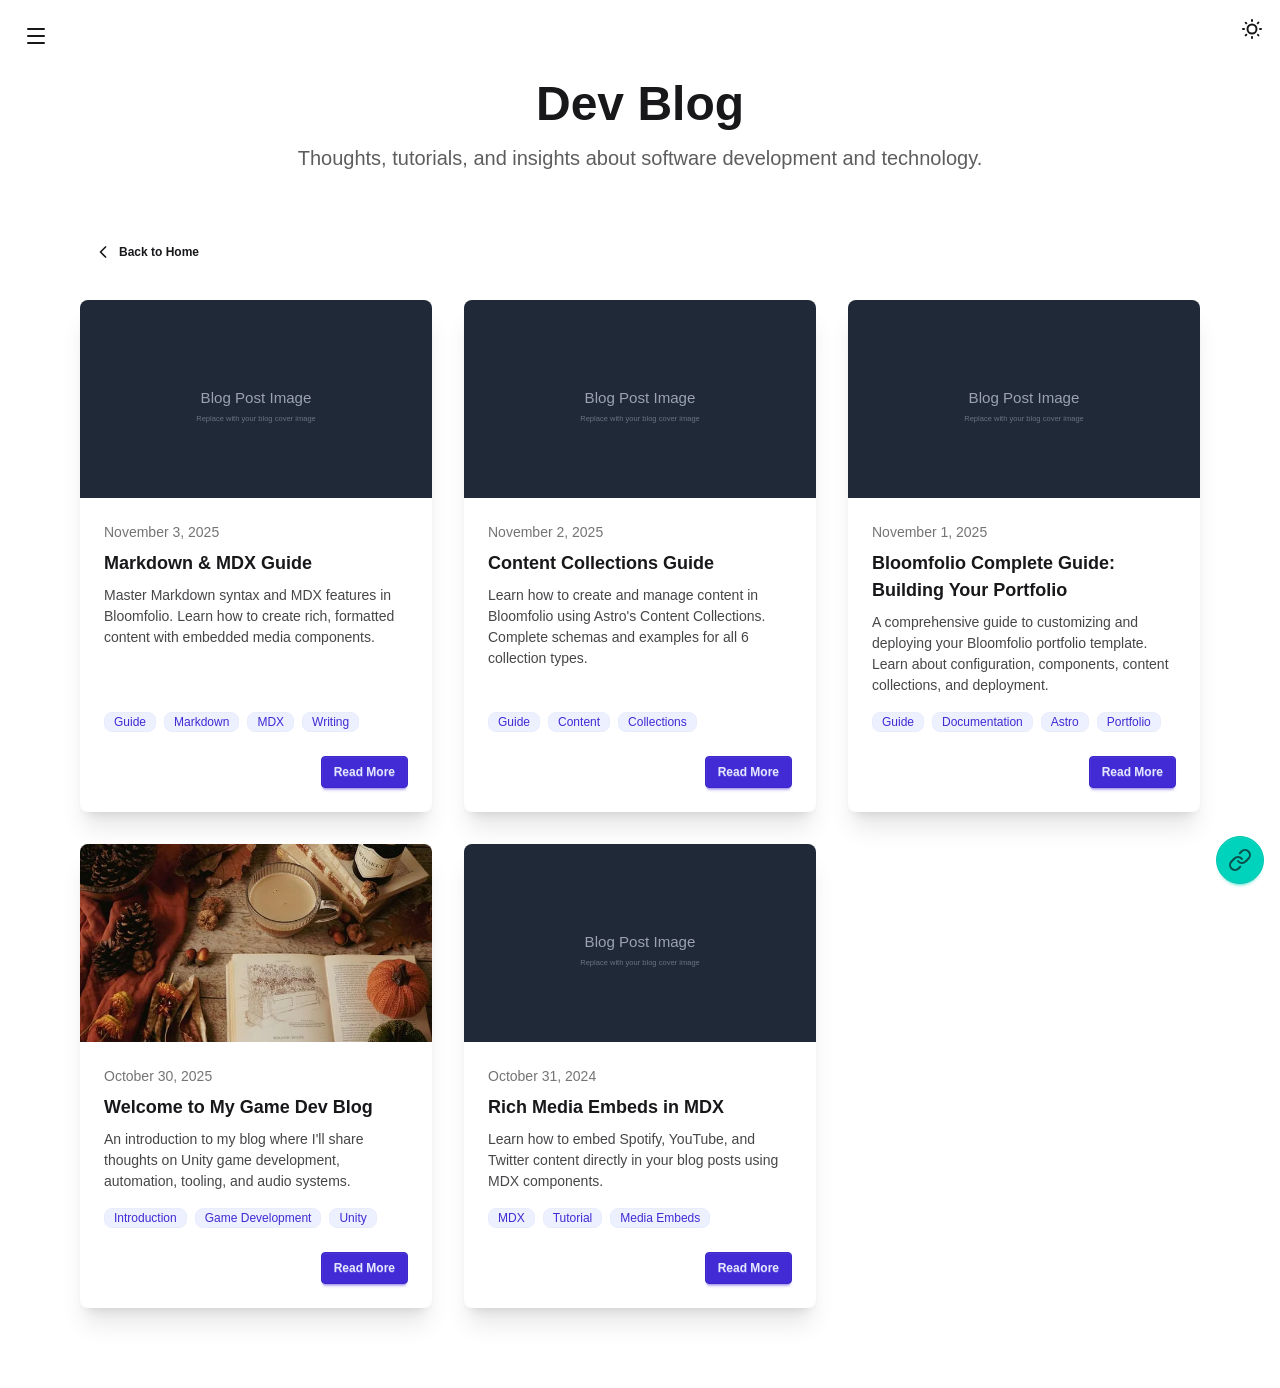
==== commit 2b003ec8: "Deploy dev site - d156ac16c6b42503a4b6da46d3ba8e84803993d9 ross-kirk/mainpage-bloomfolio@d156ac16c6b" ====
--- a/blog/index.html
+++ b/blog/index.html
@@ -1,4 +1,4 @@
-<!DOCTYPE html><html lang="en" data-astro-transition-scope="astro-smooz4hq-1"> <head><meta charset="UTF-8"><meta name="viewport" content="width=device-width"><meta name="description" content="Read my latest blog posts and articles about software development"><link rel="icon" type="image/svg+xml" href="/favicon.svg"><meta name="generator" content="Astro v5.18.1"><title>Blog - Dev Portfolio</title><!-- View Transitions --><meta name="astro-view-transitions-enabled" content="true"><meta name="astro-view-transitions-fallback" content="animate"><script type="module" src="/_astro/ClientRouter.astro_astro_type_script_index_0_lang.CDGfc0hd.js"></script><!-- Open Graph / Social Media --><meta property="og:title" content="Blog - Dev Portfolio"><meta property="og:description" content="Read my latest blog posts and articles about software development"><meta property="og:type" content="website"><meta property="og:url" content="http://localhost:4322"><meta property="og:image" content="http://localhost:4322/images/og_home.png"><!-- Twitter --><meta name="twitter:card" content="summary_large_image"><meta name="twitter:title" content="Blog - Dev Portfolio"><meta name="twitter:description" content="Read my latest blog posts and articles about software development"><meta name="twitter:image" content="http://localhost:4322/images/og_home.png"><!-- TikTok Embed Script --><script async src="https://www.tiktok.com/embed.js"></script><link rel="stylesheet" href="/_astro/_slug_.Dz73zl2f.css"><style>[data-astro-transition-scope="astro-smooz4hq-1"] { view-transition-name: astro-smooz4hq-1; }@layer astro { ::view-transition-old(astro-smooz4hq-1) { 
+<!DOCTYPE html><html lang="en" data-astro-transition-scope="astro-smooz4hq-1"> <head><meta charset="UTF-8"><meta name="viewport" content="width=device-width"><meta name="description" content="Read my latest blog posts and articles about software development"><link rel="icon" type="image/svg+xml" href="/favicon.svg"><meta name="generator" content="Astro v5.18.2"><title>Blog - Dev Portfolio</title><!-- View Transitions --><meta name="astro-view-transitions-enabled" content="true"><meta name="astro-view-transitions-fallback" content="animate"><script type="module" src="/_astro/ClientRouter.astro_astro_type_script_index_0_lang.CDGfc0hd.js"></script><!-- Open Graph / Social Media --><meta property="og:title" content="Blog - Dev Portfolio"><meta property="og:description" content="Read my latest blog posts and articles about software development"><meta property="og:type" content="website"><meta property="og:url" content="http://localhost:4322"><meta property="og:image" content="http://localhost:4322/images/og_home.png"><!-- Twitter --><meta name="twitter:card" content="summary_large_image"><meta name="twitter:title" content="Blog - Dev Portfolio"><meta name="twitter:description" content="Read my latest blog posts and articles about software development"><meta name="twitter:image" content="http://localhost:4322/images/og_home.png"><!-- TikTok Embed Script --><script async src="https://www.tiktok.com/embed.js"></script><link rel="stylesheet" href="/_astro/_slug_.4nFvRbn2.css"><style>[data-astro-transition-scope="astro-smooz4hq-1"] { view-transition-name: astro-smooz4hq-1; }@layer astro { ::view-transition-old(astro-smooz4hq-1) { 
 	animation-duration: 0.3s;
 	animation-timing-function: ease-in-out;
 	animation-fill-mode: forwards;
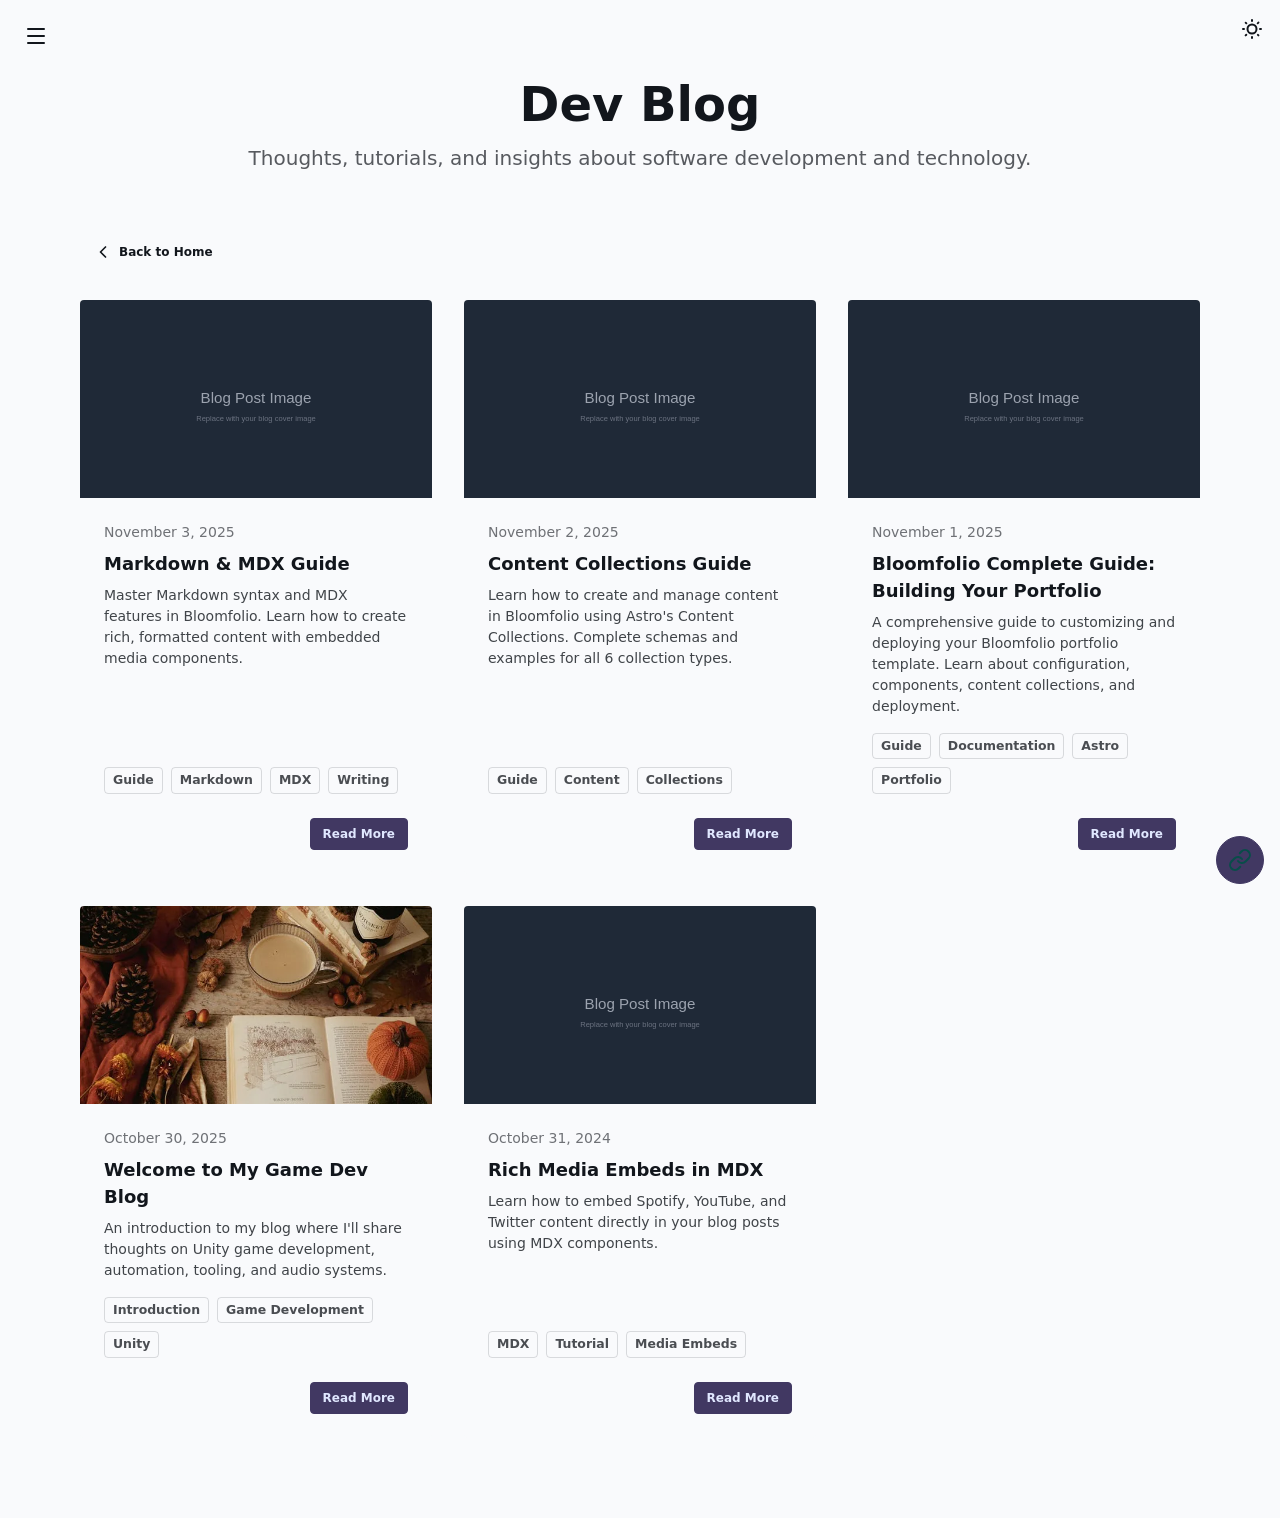
==== commit a4b1d99b: "Deploy dev site - 3b77645be23fb8b050b2f5cd7e70c2909ab74274 ross-kirk/mainpage-bloomfolio@3b77645be23" ====
--- a/blog/index.html
+++ b/blog/index.html
@@ -1,4 +1,6 @@
-<!DOCTYPE html><html lang="en" data-astro-transition-scope="astro-smooz4hq-1"> <head><meta charset="UTF-8"><meta name="viewport" content="width=device-width"><meta name="description" content="Read my latest blog posts and articles about software development"><link rel="icon" type="image/svg+xml" href="/favicon.svg"><meta name="generator" content="Astro v5.18.2"><title>Blog - Dev Portfolio</title><!-- View Transitions --><meta name="astro-view-transitions-enabled" content="true"><meta name="astro-view-transitions-fallback" content="animate"><script type="module" src="/_astro/ClientRouter.astro_astro_type_script_index_0_lang.CDGfc0hd.js"></script><!-- Open Graph / Social Media --><meta property="og:title" content="Blog - Dev Portfolio"><meta property="og:description" content="Read my latest blog posts and articles about software development"><meta property="og:type" content="website"><meta property="og:url" content="http://localhost:4322"><meta property="og:image" content="http://localhost:4322/images/og_home.png"><!-- Twitter --><meta name="twitter:card" content="summary_large_image"><meta name="twitter:title" content="Blog - Dev Portfolio"><meta name="twitter:description" content="Read my latest blog posts and articles about software development"><meta name="twitter:image" content="http://localhost:4322/images/og_home.png"><!-- TikTok Embed Script --><script async src="https://www.tiktok.com/embed.js"></script><link rel="stylesheet" href="/_astro/_slug_.4nFvRbn2.css"><style>[data-astro-transition-scope="astro-smooz4hq-1"] { view-transition-name: astro-smooz4hq-1; }@layer astro { ::view-transition-old(astro-smooz4hq-1) { 
+<!DOCTYPE html><html lang="en" data-astro-transition-scope="astro-smooz4hq-1"> <head><meta charset="UTF-8"><meta name="viewport" content="width=device-width"><meta name="description" content="Read my latest blog posts and articles about software development"><link rel="icon" type="image/svg+xml" href="/favicon.svg"><meta name="generator" content="Astro v5.18.2"><title>Blog - Dev Portfolio</title><!-- View Transitions --><meta name="astro-view-transitions-enabled" content="true"><meta name="astro-view-transitions-fallback" content="animate"><script type="module" src="/_astro/ClientRouter.astro_astro_type_script_index_0_lang.CDGfc0hd.js"></script><!-- Open Graph / Social Media --><meta property="og:title" content="Blog - Dev Portfolio"><meta property="og:description" content="Read my latest blog posts and articles about software development"><meta property="og:type" content="website"><meta property="og:url" content="http://localhost:4322"><meta property="og:image" content="http://localhost:4322/images/og_home.png"><!-- Twitter --><meta name="twitter:card" content="summary_large_image"><meta name="twitter:title" content="Blog - Dev Portfolio"><meta name="twitter:description" content="Read my latest blog posts and articles about software development"><meta name="twitter:image" content="http://localhost:4322/images/og_home.png"><!-- TikTok Embed Script --><script async src="https://www.tiktok.com/embed.js"></script><link rel="stylesheet" href="/_astro/_slug_.BkI16kc9.css">
+<style>.skill-token[data-astro-cid-sidjayen]{display:inline-flex;align-items:center;min-height:1.65rem;border:1px solid color-mix(in srgb,var(--color-base-content) 14%,transparent);border-radius:.25rem;padding:.15rem .5rem;color:color-mix(in srgb,var(--color-base-content) 76%,transparent);font-size:.78rem;font-weight:600;line-height:1}
+</style><style>[data-astro-transition-scope="astro-smooz4hq-1"] { view-transition-name: astro-smooz4hq-1; }@layer astro { ::view-transition-old(astro-smooz4hq-1) { 
 	animation-duration: 0.3s;
 	animation-timing-function: ease-in-out;
 	animation-fill-mode: forwards;
@@ -65,15 +67,15 @@
 Thoughts, tutorials, and insights about software development and technology.
 </p> </div> <!-- Back to Home --> <div class="mb-8"> <a href="/" class="btn btn-ghost btn-sm"> <svg xmlns="http://www.w3.org/2000/svg" width="20" height="20" viewBox="0 0 24 24" fill="none" stroke="currentColor" stroke-width="2" stroke-linecap="round" stroke-linejoin="round"> <path d="m15 18-6-6 6-6"></path> </svg>
 Back to Home
-</a> </div> <!-- Blog Posts Grid --> <div class="grid grid-cols-1 md:grid-cols-2 lg:grid-cols-3 gap-8"> <article class="card bg-base-100 shadow-xl hover:shadow-2xl transition-shadow"> <figure class="aspect-video"> <img src="/_astro/placeholder-blog.uGWndONp_1X0ad7.svg" alt="Markdown &#38; MDX Guide" loading="lazy" decoding="async" fetchpriority="auto" width="600" height="400" class="w-full h-full object-cover"> </figure> <div class="card-body"> <time class="text-sm text-base-content/60"> November 3, 2025 </time> <h2 class="card-title hover:text-primary transition-colors"> <a href="/blog/guides/markdown-guide">Markdown &amp; MDX Guide</a> </h2> <p class="text-base-content/80">Master Markdown syntax and MDX features in Bloomfolio. Learn how to create rich, formatted content with embedded media components.</p> <div class="flex flex-wrap gap-2 mt-2"> <span class="badge badge-sm badge-soft badge-primary">Guide</span><span class="badge badge-sm badge-soft badge-primary">Markdown</span><span class="badge badge-sm badge-soft badge-primary">MDX</span><span class="badge badge-sm badge-soft badge-primary">Writing</span> </div> <div class="card-actions justify-end mt-4"> <a href="/blog/guides/markdown-guide" class="btn btn-primary btn-sm">
+</a> </div> <!-- Blog Posts Grid --> <div class="grid grid-cols-1 md:grid-cols-2 lg:grid-cols-3 gap-8"> <article class="card bg-base-100 shadow-xl hover:shadow-2xl transition-shadow"> <figure class="aspect-video"> <img src="/_astro/placeholder-blog.uGWndONp_1X0ad7.svg" alt="Markdown &#38; MDX Guide" loading="lazy" decoding="async" fetchpriority="auto" width="600" height="400" class="w-full h-full object-cover"> </figure> <div class="card-body"> <time class="text-sm text-base-content/60"> November 3, 2025 </time> <h2 class="card-title hover:text-primary transition-colors"> <a href="/blog/guides/markdown-guide">Markdown &amp; MDX Guide</a> </h2> <p class="text-base-content/80">Master Markdown syntax and MDX features in Bloomfolio. Learn how to create rich, formatted content with embedded media components.</p> <div class="flex flex-wrap gap-2 mt-2"> <span class="skill-token" data-astro-cid-sidjayen>Guide</span> <span class="skill-token" data-astro-cid-sidjayen>Markdown</span> <span class="skill-token" data-astro-cid-sidjayen>MDX</span> <span class="skill-token" data-astro-cid-sidjayen>Writing</span>  </div> <div class="card-actions justify-end mt-4"> <a href="/blog/guides/markdown-guide" class="btn btn-primary btn-sm">
 Read More
-</a> </div> </div> </article><article class="card bg-base-100 shadow-xl hover:shadow-2xl transition-shadow"> <figure class="aspect-video"> <img src="/_astro/placeholder-blog.uGWndONp_1X0ad7.svg" alt="Content Collections Guide" loading="lazy" decoding="async" fetchpriority="auto" width="600" height="400" class="w-full h-full object-cover"> </figure> <div class="card-body"> <time class="text-sm text-base-content/60"> November 2, 2025 </time> <h2 class="card-title hover:text-primary transition-colors"> <a href="/blog/guides/content-collections-guide">Content Collections Guide</a> </h2> <p class="text-base-content/80">Learn how to create and manage content in Bloomfolio using Astro&#39;s Content Collections. Complete schemas and examples for all 6 collection types.</p> <div class="flex flex-wrap gap-2 mt-2"> <span class="badge badge-sm badge-soft badge-primary">Guide</span><span class="badge badge-sm badge-soft badge-primary">Content</span><span class="badge badge-sm badge-soft badge-primary">Collections</span> </div> <div class="card-actions justify-end mt-4"> <a href="/blog/guides/content-collections-guide" class="btn btn-primary btn-sm">
+</a> </div> </div> </article><article class="card bg-base-100 shadow-xl hover:shadow-2xl transition-shadow"> <figure class="aspect-video"> <img src="/_astro/placeholder-blog.uGWndONp_1X0ad7.svg" alt="Content Collections Guide" loading="lazy" decoding="async" fetchpriority="auto" width="600" height="400" class="w-full h-full object-cover"> </figure> <div class="card-body"> <time class="text-sm text-base-content/60"> November 2, 2025 </time> <h2 class="card-title hover:text-primary transition-colors"> <a href="/blog/guides/content-collections-guide">Content Collections Guide</a> </h2> <p class="text-base-content/80">Learn how to create and manage content in Bloomfolio using Astro&#39;s Content Collections. Complete schemas and examples for all 6 collection types.</p> <div class="flex flex-wrap gap-2 mt-2"> <span class="skill-token" data-astro-cid-sidjayen>Guide</span> <span class="skill-token" data-astro-cid-sidjayen>Content</span> <span class="skill-token" data-astro-cid-sidjayen>Collections</span>  </div> <div class="card-actions justify-end mt-4"> <a href="/blog/guides/content-collections-guide" class="btn btn-primary btn-sm">
 Read More
-</a> </div> </div> </article><article class="card bg-base-100 shadow-xl hover:shadow-2xl transition-shadow"> <figure class="aspect-video"> <img src="/_astro/placeholder-blog.uGWndONp_1X0ad7.svg" alt="Bloomfolio Complete Guide: Building Your Portfolio" loading="lazy" decoding="async" fetchpriority="auto" width="600" height="400" class="w-full h-full object-cover"> </figure> <div class="card-body"> <time class="text-sm text-base-content/60"> November 1, 2025 </time> <h2 class="card-title hover:text-primary transition-colors"> <a href="/blog/guides/bloomfolio-complete-guide">Bloomfolio Complete Guide: Building Your Portfolio</a> </h2> <p class="text-base-content/80">A comprehensive guide to customizing and deploying your Bloomfolio portfolio template. Learn about configuration, components, content collections, and deployment.</p> <div class="flex flex-wrap gap-2 mt-2"> <span class="badge badge-sm badge-soft badge-primary">Guide</span><span class="badge badge-sm badge-soft badge-primary">Documentation</span><span class="badge badge-sm badge-soft badge-primary">Astro</span><span class="badge badge-sm badge-soft badge-primary">Portfolio</span> </div> <div class="card-actions justify-end mt-4"> <a href="/blog/guides/bloomfolio-complete-guide" class="btn btn-primary btn-sm">
+</a> </div> </div> </article><article class="card bg-base-100 shadow-xl hover:shadow-2xl transition-shadow"> <figure class="aspect-video"> <img src="/_astro/placeholder-blog.uGWndONp_1X0ad7.svg" alt="Bloomfolio Complete Guide: Building Your Portfolio" loading="lazy" decoding="async" fetchpriority="auto" width="600" height="400" class="w-full h-full object-cover"> </figure> <div class="card-body"> <time class="text-sm text-base-content/60"> November 1, 2025 </time> <h2 class="card-title hover:text-primary transition-colors"> <a href="/blog/guides/bloomfolio-complete-guide">Bloomfolio Complete Guide: Building Your Portfolio</a> </h2> <p class="text-base-content/80">A comprehensive guide to customizing and deploying your Bloomfolio portfolio template. Learn about configuration, components, content collections, and deployment.</p> <div class="flex flex-wrap gap-2 mt-2"> <span class="skill-token" data-astro-cid-sidjayen>Guide</span> <span class="skill-token" data-astro-cid-sidjayen>Documentation</span> <span class="skill-token" data-astro-cid-sidjayen>Astro</span> <span class="skill-token" data-astro-cid-sidjayen>Portfolio</span>  </div> <div class="card-actions justify-end mt-4"> <a href="/blog/guides/bloomfolio-complete-guide" class="btn btn-primary btn-sm">
 Read More
-</a> </div> </div> </article><article class="card bg-base-100 shadow-xl hover:shadow-2xl transition-shadow"> <figure class="aspect-video"> <img src="/_astro/blog_post.BPIRZdsn_Z23eTVS.webp" alt="Welcome to My Game Dev Blog" loading="lazy" decoding="async" fetchpriority="auto" width="600" height="400" class="w-full h-full object-cover"> </figure> <div class="card-body"> <time class="text-sm text-base-content/60"> October 30, 2025 </time> <h2 class="card-title hover:text-primary transition-colors"> <a href="/blog/welcome-post">Welcome to My Game Dev Blog</a> </h2> <p class="text-base-content/80">An introduction to my blog where I&#39;ll share thoughts on Unity game development, automation, tooling, and audio systems.</p> <div class="flex flex-wrap gap-2 mt-2"> <span class="badge badge-sm badge-soft badge-primary">Introduction</span><span class="badge badge-sm badge-soft badge-primary">Game Development</span><span class="badge badge-sm badge-soft badge-primary">Unity</span> </div> <div class="card-actions justify-end mt-4"> <a href="/blog/welcome-post" class="btn btn-primary btn-sm">
+</a> </div> </div> </article><article class="card bg-base-100 shadow-xl hover:shadow-2xl transition-shadow"> <figure class="aspect-video"> <img src="/_astro/blog_post.BPIRZdsn_Z23eTVS.webp" alt="Welcome to My Game Dev Blog" loading="lazy" decoding="async" fetchpriority="auto" width="600" height="400" class="w-full h-full object-cover"> </figure> <div class="card-body"> <time class="text-sm text-base-content/60"> October 30, 2025 </time> <h2 class="card-title hover:text-primary transition-colors"> <a href="/blog/welcome-post">Welcome to My Game Dev Blog</a> </h2> <p class="text-base-content/80">An introduction to my blog where I&#39;ll share thoughts on Unity game development, automation, tooling, and audio systems.</p> <div class="flex flex-wrap gap-2 mt-2"> <span class="skill-token" data-astro-cid-sidjayen>Introduction</span> <span class="skill-token" data-astro-cid-sidjayen>Game Development</span> <span class="skill-token" data-astro-cid-sidjayen>Unity</span>  </div> <div class="card-actions justify-end mt-4"> <a href="/blog/welcome-post" class="btn btn-primary btn-sm">
 Read More
-</a> </div> </div> </article><article class="card bg-base-100 shadow-xl hover:shadow-2xl transition-shadow"> <figure class="aspect-video"> <img src="/_astro/placeholder-blog.uGWndONp_1X0ad7.svg" alt="Rich Media Embeds in MDX" loading="lazy" decoding="async" fetchpriority="auto" width="600" height="400" class="w-full h-full object-cover"> </figure> <div class="card-body"> <time class="text-sm text-base-content/60"> October 31, 2024 </time> <h2 class="card-title hover:text-primary transition-colors"> <a href="/blog/embed-examples">Rich Media Embeds in MDX</a> </h2> <p class="text-base-content/80">Learn how to embed Spotify, YouTube, and Twitter content directly in your blog posts using MDX components.</p> <div class="flex flex-wrap gap-2 mt-2"> <span class="badge badge-sm badge-soft badge-primary">MDX</span><span class="badge badge-sm badge-soft badge-primary">Tutorial</span><span class="badge badge-sm badge-soft badge-primary">Media Embeds</span> </div> <div class="card-actions justify-end mt-4"> <a href="/blog/embed-examples" class="btn btn-primary btn-sm">
+</a> </div> </div> </article><article class="card bg-base-100 shadow-xl hover:shadow-2xl transition-shadow"> <figure class="aspect-video"> <img src="/_astro/placeholder-blog.uGWndONp_1X0ad7.svg" alt="Rich Media Embeds in MDX" loading="lazy" decoding="async" fetchpriority="auto" width="600" height="400" class="w-full h-full object-cover"> </figure> <div class="card-body"> <time class="text-sm text-base-content/60"> October 31, 2024 </time> <h2 class="card-title hover:text-primary transition-colors"> <a href="/blog/embed-examples">Rich Media Embeds in MDX</a> </h2> <p class="text-base-content/80">Learn how to embed Spotify, YouTube, and Twitter content directly in your blog posts using MDX components.</p> <div class="flex flex-wrap gap-2 mt-2"> <span class="skill-token" data-astro-cid-sidjayen>MDX</span> <span class="skill-token" data-astro-cid-sidjayen>Tutorial</span> <span class="skill-token" data-astro-cid-sidjayen>Media Embeds</span>  </div> <div class="card-actions justify-end mt-4"> <a href="/blog/embed-examples" class="btn btn-primary btn-sm">
 Read More
 </a> </div> </div> </article> </div> </main>  <div class="fab fab-flower"> <!-- a focusable div with tabindex is necessary to work on all browsers. role="button" is necessary for accessibility --> <div class="tooltip tooltip-top" data-tip="More links"> <div tabindex="0" role="button" class="btn btn-lg btn-accent btn-circle"> <svg xmlns="http://www.w3.org/2000/svg" width="24" height="24" viewBox="0 0 24 24" fill="none" stroke="currentColor" stroke-width="2" stroke-linecap="round" stroke-linejoin="round" class="lucide lucide-link size-6"> <path d="M10 13a5 5 0 0 0 7.54.54l3-3a5 5 0 0 0-7.07-7.07l-1.72 1.71"></path><path d="M14 11a5 5 0 0 0-7.54-.54l-3 3a5 5 0 0 0 7.07 7.07l1.71-1.71"></path>  </svg> </div> </div> <!-- Main Action button replaces the original button when FAB is open --> <div class="fab-close">
 Close <span class="btn btn-circle btn-lg btn-error">✕</span> </div> <!-- buttons that show up when FAB is open --> <div class="tooltip tooltip-left" data-tip="GitHub Profile"> <a href="https://github.com/rosskirk" class="btn btn-lg btn-circle"> <svg xmlns="http://www.w3.org/2000/svg" width="24" height="24" viewBox="0 0 24 24" fill="none" stroke="currentColor" stroke-width="2" stroke-linecap="round" stroke-linejoin="round" class="lucide lucide-github size-5"> <path d="M15 22v-4a4.8 4.8 0 0 0-1-3.5c3 0 6-2 6-5.5.08-1.25-.27-2.48-1-3.5.28-1.15.28-2.35 0-3.5 0 0-1 0-3 1.5-2.64-.5-5.36-.5-8 0C6 2 5 2 5 2c-.3 1.15-.3 2.35 0 3.5A5.403 5.403 0 0 0 4 9c0 3.5 3 5.5 6 5.5-.39.49-.68 1.05-.85 1.65-.17.6-.22 1.23-.15 1.85v4"></path><path d="M9 18c-4.51 2-5-2-7-2"></path>  </svg> </a> </div><div class="tooltip tooltip-left" data-tip="Dev Blog"> <a href="/blog" class="btn btn-lg btn-circle"> <svg xmlns="http://www.w3.org/2000/svg" width="24" height="24" viewBox="0 0 24 24" fill="none" stroke="currentColor" stroke-width="2" stroke-linecap="round" stroke-linejoin="round" class="lucide lucide-file-code size-5"> <path d="M6 22a2 2 0 0 1-2-2V4a2 2 0 0 1 2-2h8a2.4 2.4 0 0 1 1.704.706l3.588 3.588A2.4 2.4 0 0 1 20 8v12a2 2 0 0 1-2 2z"></path><path d="M14 2v5a1 1 0 0 0 1 1h5"></path><path d="M10 12.5 8 15l2 2.5"></path><path d="m14 12.5 2 2.5-2 2.5"></path>  </svg> </a> </div><div class="tooltip tooltip-left" data-tip="Projects"> <a href="/projects" class="btn btn-lg btn-circle"> <svg xmlns="http://www.w3.org/2000/svg" width="24" height="24" viewBox="0 0 24 24" fill="none" stroke="currentColor" stroke-width="2" stroke-linecap="round" stroke-linejoin="round" class="lucide lucide-code-xml size-5"> <path d="m18 16 4-4-4-4"></path><path d="m6 8-4 4 4 4"></path><path d="m14.5 4-5 16"></path>  </svg> </a> </div> </div> <!-- Smooth Scroll -->  </body> </html>
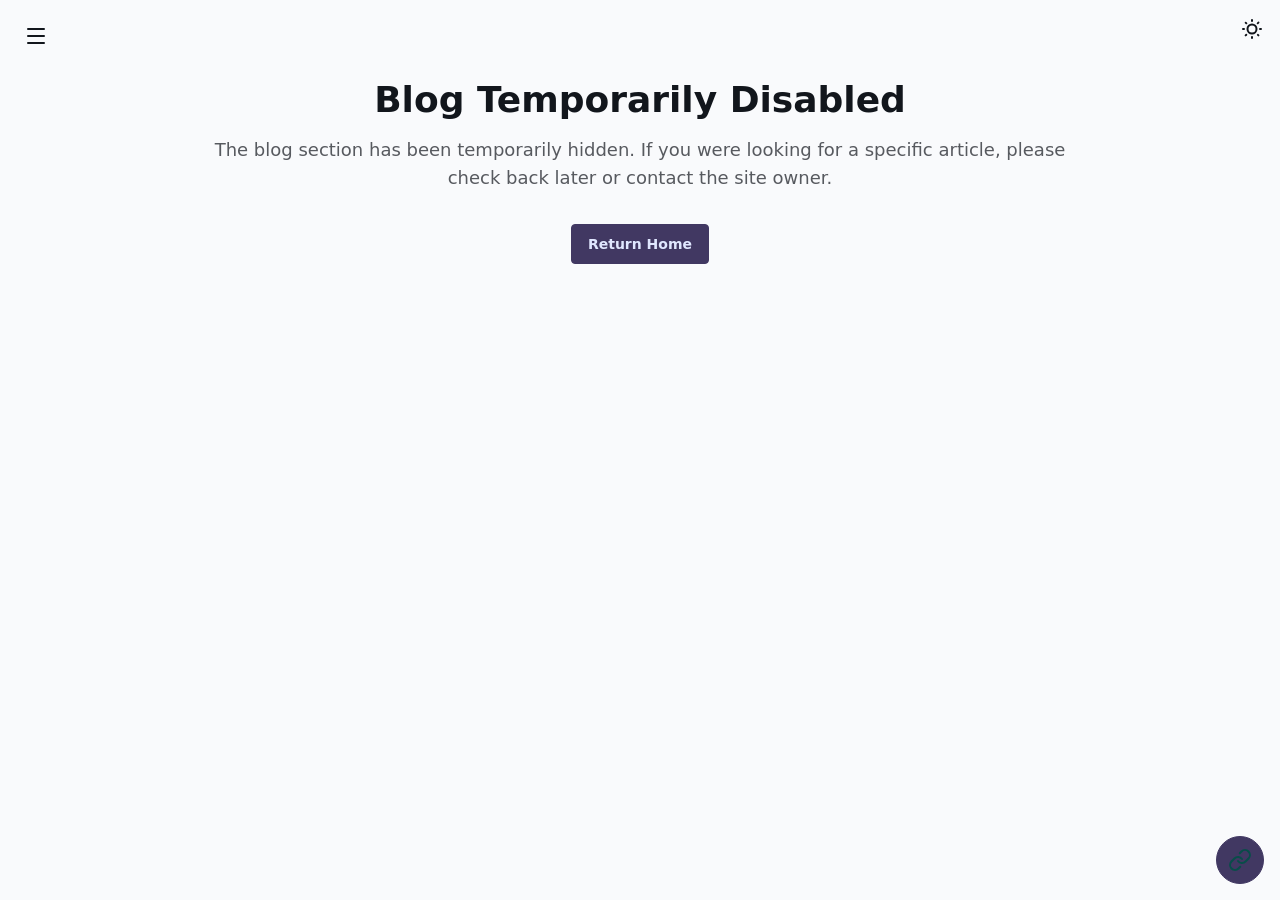
==== commit 64e7bb60: "Deploy dev site - 14e0f3cc46bf00f0b089149b5326a56eda81fe1c ross-kirk/mainpage-bloomfolio@14e0f3cc46b" ====
--- a/blog/index.html
+++ b/blog/index.html
@@ -1,6 +1,4 @@
-<!DOCTYPE html><html lang="en" data-astro-transition-scope="astro-smooz4hq-1"> <head><meta charset="UTF-8"><meta name="viewport" content="width=device-width"><meta name="description" content="Read my latest blog posts and articles about software development"><link rel="icon" type="image/svg+xml" href="/favicon.svg"><meta name="generator" content="Astro v5.18.2"><title>Blog - Dev Portfolio</title><!-- View Transitions --><meta name="astro-view-transitions-enabled" content="true"><meta name="astro-view-transitions-fallback" content="animate"><script type="module" src="/_astro/ClientRouter.astro_astro_type_script_index_0_lang.CDGfc0hd.js"></script><!-- Open Graph / Social Media --><meta property="og:title" content="Blog - Dev Portfolio"><meta property="og:description" content="Read my latest blog posts and articles about software development"><meta property="og:type" content="website"><meta property="og:url" content="http://localhost:4322"><meta property="og:image" content="http://localhost:4322/images/og_home.png"><!-- Twitter --><meta name="twitter:card" content="summary_large_image"><meta name="twitter:title" content="Blog - Dev Portfolio"><meta name="twitter:description" content="Read my latest blog posts and articles about software development"><meta name="twitter:image" content="http://localhost:4322/images/og_home.png"><!-- TikTok Embed Script --><script async src="https://www.tiktok.com/embed.js"></script><link rel="stylesheet" href="/_astro/_slug_.BkI16kc9.css">
-<style>.skill-token[data-astro-cid-sidjayen]{display:inline-flex;align-items:center;min-height:1.65rem;border:1px solid color-mix(in srgb,var(--color-base-content) 14%,transparent);border-radius:.25rem;padding:.15rem .5rem;color:color-mix(in srgb,var(--color-base-content) 76%,transparent);font-size:.78rem;font-weight:600;line-height:1}
-</style><style>[data-astro-transition-scope="astro-smooz4hq-1"] { view-transition-name: astro-smooz4hq-1; }@layer astro { ::view-transition-old(astro-smooz4hq-1) { 
+<!DOCTYPE html><html lang="en" data-astro-transition-scope="astro-smooz4hq-1"> <head><meta charset="UTF-8"><meta name="viewport" content="width=device-width"><meta name="description" content="This blog has been stubbed out."><link rel="icon" type="image/svg+xml" href="/favicon.svg"><meta name="generator" content="Astro v5.18.2"><title>Blog (Disabled)</title><!-- View Transitions --><meta name="astro-view-transitions-enabled" content="true"><meta name="astro-view-transitions-fallback" content="animate"><script type="module" src="/_astro/ClientRouter.astro_astro_type_script_index_0_lang.CDGfc0hd.js"></script><!-- Open Graph / Social Media --><meta property="og:title" content="Blog (Disabled)"><meta property="og:description" content="This blog has been stubbed out."><meta property="og:type" content="website"><meta property="og:url" content="http://localhost:4322"><meta property="og:image" content="http://localhost:4322/images/og_home.png"><!-- Twitter --><meta name="twitter:card" content="summary_large_image"><meta name="twitter:title" content="Blog (Disabled)"><meta name="twitter:description" content="This blog has been stubbed out."><meta name="twitter:image" content="http://localhost:4322/images/og_home.png"><!-- TikTok Embed Script --><script async src="https://www.tiktok.com/embed.js"></script><link rel="stylesheet" href="/_astro/_slug_.CFMwBdGo.css"><style>[data-astro-transition-scope="astro-smooz4hq-1"] { view-transition-name: astro-smooz4hq-1; }@layer astro { ::view-transition-old(astro-smooz4hq-1) { 
 	animation-duration: 0.3s;
 	animation-timing-function: ease-in-out;
 	animation-fill-mode: forwards;
@@ -63,19 +61,8 @@
 
   // Run after view transitions
   document.addEventListener('astro:after-swap', setTheme);
-</script> </div>  <main class="max-w-6xl mx-auto px-4 py-20"> <!-- Header --> <div class="text-center mb-16"> <h1 class="text-5xl font-bold mb-4">Dev Blog</h1> <p class="text-xl text-base-content/70">
-Thoughts, tutorials, and insights about software development and technology.
-</p> </div> <!-- Back to Home --> <div class="mb-8"> <a href="/" class="btn btn-ghost btn-sm"> <svg xmlns="http://www.w3.org/2000/svg" width="20" height="20" viewBox="0 0 24 24" fill="none" stroke="currentColor" stroke-width="2" stroke-linecap="round" stroke-linejoin="round"> <path d="m15 18-6-6 6-6"></path> </svg>
-Back to Home
-</a> </div> <!-- Blog Posts Grid --> <div class="grid grid-cols-1 md:grid-cols-2 lg:grid-cols-3 gap-8"> <article class="card bg-base-100 shadow-xl hover:shadow-2xl transition-shadow"> <figure class="aspect-video"> <img src="/_astro/placeholder-blog.uGWndONp_1X0ad7.svg" alt="Markdown &#38; MDX Guide" loading="lazy" decoding="async" fetchpriority="auto" width="600" height="400" class="w-full h-full object-cover"> </figure> <div class="card-body"> <time class="text-sm text-base-content/60"> November 3, 2025 </time> <h2 class="card-title hover:text-primary transition-colors"> <a href="/blog/guides/markdown-guide">Markdown &amp; MDX Guide</a> </h2> <p class="text-base-content/80">Master Markdown syntax and MDX features in Bloomfolio. Learn how to create rich, formatted content with embedded media components.</p> <div class="flex flex-wrap gap-2 mt-2"> <span class="skill-token" data-astro-cid-sidjayen>Guide</span> <span class="skill-token" data-astro-cid-sidjayen>Markdown</span> <span class="skill-token" data-astro-cid-sidjayen>MDX</span> <span class="skill-token" data-astro-cid-sidjayen>Writing</span>  </div> <div class="card-actions justify-end mt-4"> <a href="/blog/guides/markdown-guide" class="btn btn-primary btn-sm">
-Read More
-</a> </div> </div> </article><article class="card bg-base-100 shadow-xl hover:shadow-2xl transition-shadow"> <figure class="aspect-video"> <img src="/_astro/placeholder-blog.uGWndONp_1X0ad7.svg" alt="Content Collections Guide" loading="lazy" decoding="async" fetchpriority="auto" width="600" height="400" class="w-full h-full object-cover"> </figure> <div class="card-body"> <time class="text-sm text-base-content/60"> November 2, 2025 </time> <h2 class="card-title hover:text-primary transition-colors"> <a href="/blog/guides/content-collections-guide">Content Collections Guide</a> </h2> <p class="text-base-content/80">Learn how to create and manage content in Bloomfolio using Astro&#39;s Content Collections. Complete schemas and examples for all 6 collection types.</p> <div class="flex flex-wrap gap-2 mt-2"> <span class="skill-token" data-astro-cid-sidjayen>Guide</span> <span class="skill-token" data-astro-cid-sidjayen>Content</span> <span class="skill-token" data-astro-cid-sidjayen>Collections</span>  </div> <div class="card-actions justify-end mt-4"> <a href="/blog/guides/content-collections-guide" class="btn btn-primary btn-sm">
-Read More
-</a> </div> </div> </article><article class="card bg-base-100 shadow-xl hover:shadow-2xl transition-shadow"> <figure class="aspect-video"> <img src="/_astro/placeholder-blog.uGWndONp_1X0ad7.svg" alt="Bloomfolio Complete Guide: Building Your Portfolio" loading="lazy" decoding="async" fetchpriority="auto" width="600" height="400" class="w-full h-full object-cover"> </figure> <div class="card-body"> <time class="text-sm text-base-content/60"> November 1, 2025 </time> <h2 class="card-title hover:text-primary transition-colors"> <a href="/blog/guides/bloomfolio-complete-guide">Bloomfolio Complete Guide: Building Your Portfolio</a> </h2> <p class="text-base-content/80">A comprehensive guide to customizing and deploying your Bloomfolio portfolio template. Learn about configuration, components, content collections, and deployment.</p> <div class="flex flex-wrap gap-2 mt-2"> <span class="skill-token" data-astro-cid-sidjayen>Guide</span> <span class="skill-token" data-astro-cid-sidjayen>Documentation</span> <span class="skill-token" data-astro-cid-sidjayen>Astro</span> <span class="skill-token" data-astro-cid-sidjayen>Portfolio</span>  </div> <div class="card-actions justify-end mt-4"> <a href="/blog/guides/bloomfolio-complete-guide" class="btn btn-primary btn-sm">
-Read More
-</a> </div> </div> </article><article class="card bg-base-100 shadow-xl hover:shadow-2xl transition-shadow"> <figure class="aspect-video"> <img src="/_astro/blog_post.BPIRZdsn_Z23eTVS.webp" alt="Welcome to My Game Dev Blog" loading="lazy" decoding="async" fetchpriority="auto" width="600" height="400" class="w-full h-full object-cover"> </figure> <div class="card-body"> <time class="text-sm text-base-content/60"> October 30, 2025 </time> <h2 class="card-title hover:text-primary transition-colors"> <a href="/blog/welcome-post">Welcome to My Game Dev Blog</a> </h2> <p class="text-base-content/80">An introduction to my blog where I&#39;ll share thoughts on Unity game development, automation, tooling, and audio systems.</p> <div class="flex flex-wrap gap-2 mt-2"> <span class="skill-token" data-astro-cid-sidjayen>Introduction</span> <span class="skill-token" data-astro-cid-sidjayen>Game Development</span> <span class="skill-token" data-astro-cid-sidjayen>Unity</span>  </div> <div class="card-actions justify-end mt-4"> <a href="/blog/welcome-post" class="btn btn-primary btn-sm">
-Read More
-</a> </div> </div> </article><article class="card bg-base-100 shadow-xl hover:shadow-2xl transition-shadow"> <figure class="aspect-video"> <img src="/_astro/placeholder-blog.uGWndONp_1X0ad7.svg" alt="Rich Media Embeds in MDX" loading="lazy" decoding="async" fetchpriority="auto" width="600" height="400" class="w-full h-full object-cover"> </figure> <div class="card-body"> <time class="text-sm text-base-content/60"> October 31, 2024 </time> <h2 class="card-title hover:text-primary transition-colors"> <a href="/blog/embed-examples">Rich Media Embeds in MDX</a> </h2> <p class="text-base-content/80">Learn how to embed Spotify, YouTube, and Twitter content directly in your blog posts using MDX components.</p> <div class="flex flex-wrap gap-2 mt-2"> <span class="skill-token" data-astro-cid-sidjayen>MDX</span> <span class="skill-token" data-astro-cid-sidjayen>Tutorial</span> <span class="skill-token" data-astro-cid-sidjayen>Media Embeds</span>  </div> <div class="card-actions justify-end mt-4"> <a href="/blog/embed-examples" class="btn btn-primary btn-sm">
-Read More
-</a> </div> </div> </article> </div> </main>  <div class="fab fab-flower"> <!-- a focusable div with tabindex is necessary to work on all browsers. role="button" is necessary for accessibility --> <div class="tooltip tooltip-top" data-tip="More links"> <div tabindex="0" role="button" class="btn btn-lg btn-accent btn-circle"> <svg xmlns="http://www.w3.org/2000/svg" width="24" height="24" viewBox="0 0 24 24" fill="none" stroke="currentColor" stroke-width="2" stroke-linecap="round" stroke-linejoin="round" class="lucide lucide-link size-6"> <path d="M10 13a5 5 0 0 0 7.54.54l3-3a5 5 0 0 0-7.07-7.07l-1.72 1.71"></path><path d="M14 11a5 5 0 0 0-7.54-.54l-3 3a5 5 0 0 0 7.07 7.07l1.71-1.71"></path>  </svg> </div> </div> <!-- Main Action button replaces the original button when FAB is open --> <div class="fab-close">
-Close <span class="btn btn-circle btn-lg btn-error">✕</span> </div> <!-- buttons that show up when FAB is open --> <div class="tooltip tooltip-left" data-tip="GitHub Profile"> <a href="https://github.com/rosskirk" class="btn btn-lg btn-circle"> <svg xmlns="http://www.w3.org/2000/svg" width="24" height="24" viewBox="0 0 24 24" fill="none" stroke="currentColor" stroke-width="2" stroke-linecap="round" stroke-linejoin="round" class="lucide lucide-github size-5"> <path d="M15 22v-4a4.8 4.8 0 0 0-1-3.5c3 0 6-2 6-5.5.08-1.25-.27-2.48-1-3.5.28-1.15.28-2.35 0-3.5 0 0-1 0-3 1.5-2.64-.5-5.36-.5-8 0C6 2 5 2 5 2c-.3 1.15-.3 2.35 0 3.5A5.403 5.403 0 0 0 4 9c0 3.5 3 5.5 6 5.5-.39.49-.68 1.05-.85 1.65-.17.6-.22 1.23-.15 1.85v4"></path><path d="M9 18c-4.51 2-5-2-7-2"></path>  </svg> </a> </div><div class="tooltip tooltip-left" data-tip="Dev Blog"> <a href="/blog" class="btn btn-lg btn-circle"> <svg xmlns="http://www.w3.org/2000/svg" width="24" height="24" viewBox="0 0 24 24" fill="none" stroke="currentColor" stroke-width="2" stroke-linecap="round" stroke-linejoin="round" class="lucide lucide-file-code size-5"> <path d="M6 22a2 2 0 0 1-2-2V4a2 2 0 0 1 2-2h8a2.4 2.4 0 0 1 1.704.706l3.588 3.588A2.4 2.4 0 0 1 20 8v12a2 2 0 0 1-2 2z"></path><path d="M14 2v5a1 1 0 0 0 1 1h5"></path><path d="M10 12.5 8 15l2 2.5"></path><path d="m14 12.5 2 2.5-2 2.5"></path>  </svg> </a> </div><div class="tooltip tooltip-left" data-tip="Projects"> <a href="/projects" class="btn btn-lg btn-circle"> <svg xmlns="http://www.w3.org/2000/svg" width="24" height="24" viewBox="0 0 24 24" fill="none" stroke="currentColor" stroke-width="2" stroke-linecap="round" stroke-linejoin="round" class="lucide lucide-code-xml size-5"> <path d="m18 16 4-4-4-4"></path><path d="m6 8-4 4 4 4"></path><path d="m14.5 4-5 16"></path>  </svg> </a> </div> </div> <!-- Smooth Scroll -->  </body> </html>+</script> </div>  <main class="max-w-4xl mx-auto px-4 py-20 text-center"> <h1 class="text-4xl font-bold mb-4">Blog Temporarily Disabled</h1> <p class="text-lg text-base-content/70 mb-8">
+The blog section has been temporarily hidden. If you were looking for a
+      specific article, please check back later or contact the site owner.
+</p> <a href="/" class="btn btn-primary">Return Home</a> </main>  <div class="fab fab-flower"> <!-- a focusable div with tabindex is necessary to work on all browsers. role="button" is necessary for accessibility --> <div class="tooltip tooltip-top" data-tip="More links"> <div tabindex="0" role="button" class="btn btn-lg btn-accent btn-circle"> <svg xmlns="http://www.w3.org/2000/svg" width="24" height="24" viewBox="0 0 24 24" fill="none" stroke="currentColor" stroke-width="2" stroke-linecap="round" stroke-linejoin="round" class="lucide lucide-link size-6"> <path d="M10 13a5 5 0 0 0 7.54.54l3-3a5 5 0 0 0-7.07-7.07l-1.72 1.71"></path><path d="M14 11a5 5 0 0 0-7.54-.54l-3 3a5 5 0 0 0 7.07 7.07l1.71-1.71"></path>  </svg> </div> </div> <!-- Main Action button replaces the original button when FAB is open --> <div class="fab-close">
+Close <span class="btn btn-circle btn-lg btn-error">✕</span> </div> <!-- buttons that show up when FAB is open --> <div class="tooltip tooltip-left" data-tip="GitHub Profile"> <a href="https://github.com/rosskirk" class="btn btn-lg btn-circle"> <svg xmlns="http://www.w3.org/2000/svg" width="24" height="24" viewBox="0 0 24 24" fill="none" stroke="currentColor" stroke-width="2" stroke-linecap="round" stroke-linejoin="round" class="lucide lucide-github size-5"> <path d="M15 22v-4a4.8 4.8 0 0 0-1-3.5c3 0 6-2 6-5.5.08-1.25-.27-2.48-1-3.5.28-1.15.28-2.35 0-3.5 0 0-1 0-3 1.5-2.64-.5-5.36-.5-8 0C6 2 5 2 5 2c-.3 1.15-.3 2.35 0 3.5A5.403 5.403 0 0 0 4 9c0 3.5 3 5.5 6 5.5-.39.49-.68 1.05-.85 1.65-.17.6-.22 1.23-.15 1.85v4"></path><path d="M9 18c-4.51 2-5-2-7-2"></path>  </svg> </a> </div> </div> <!-- Smooth Scroll -->  </body> </html> 
